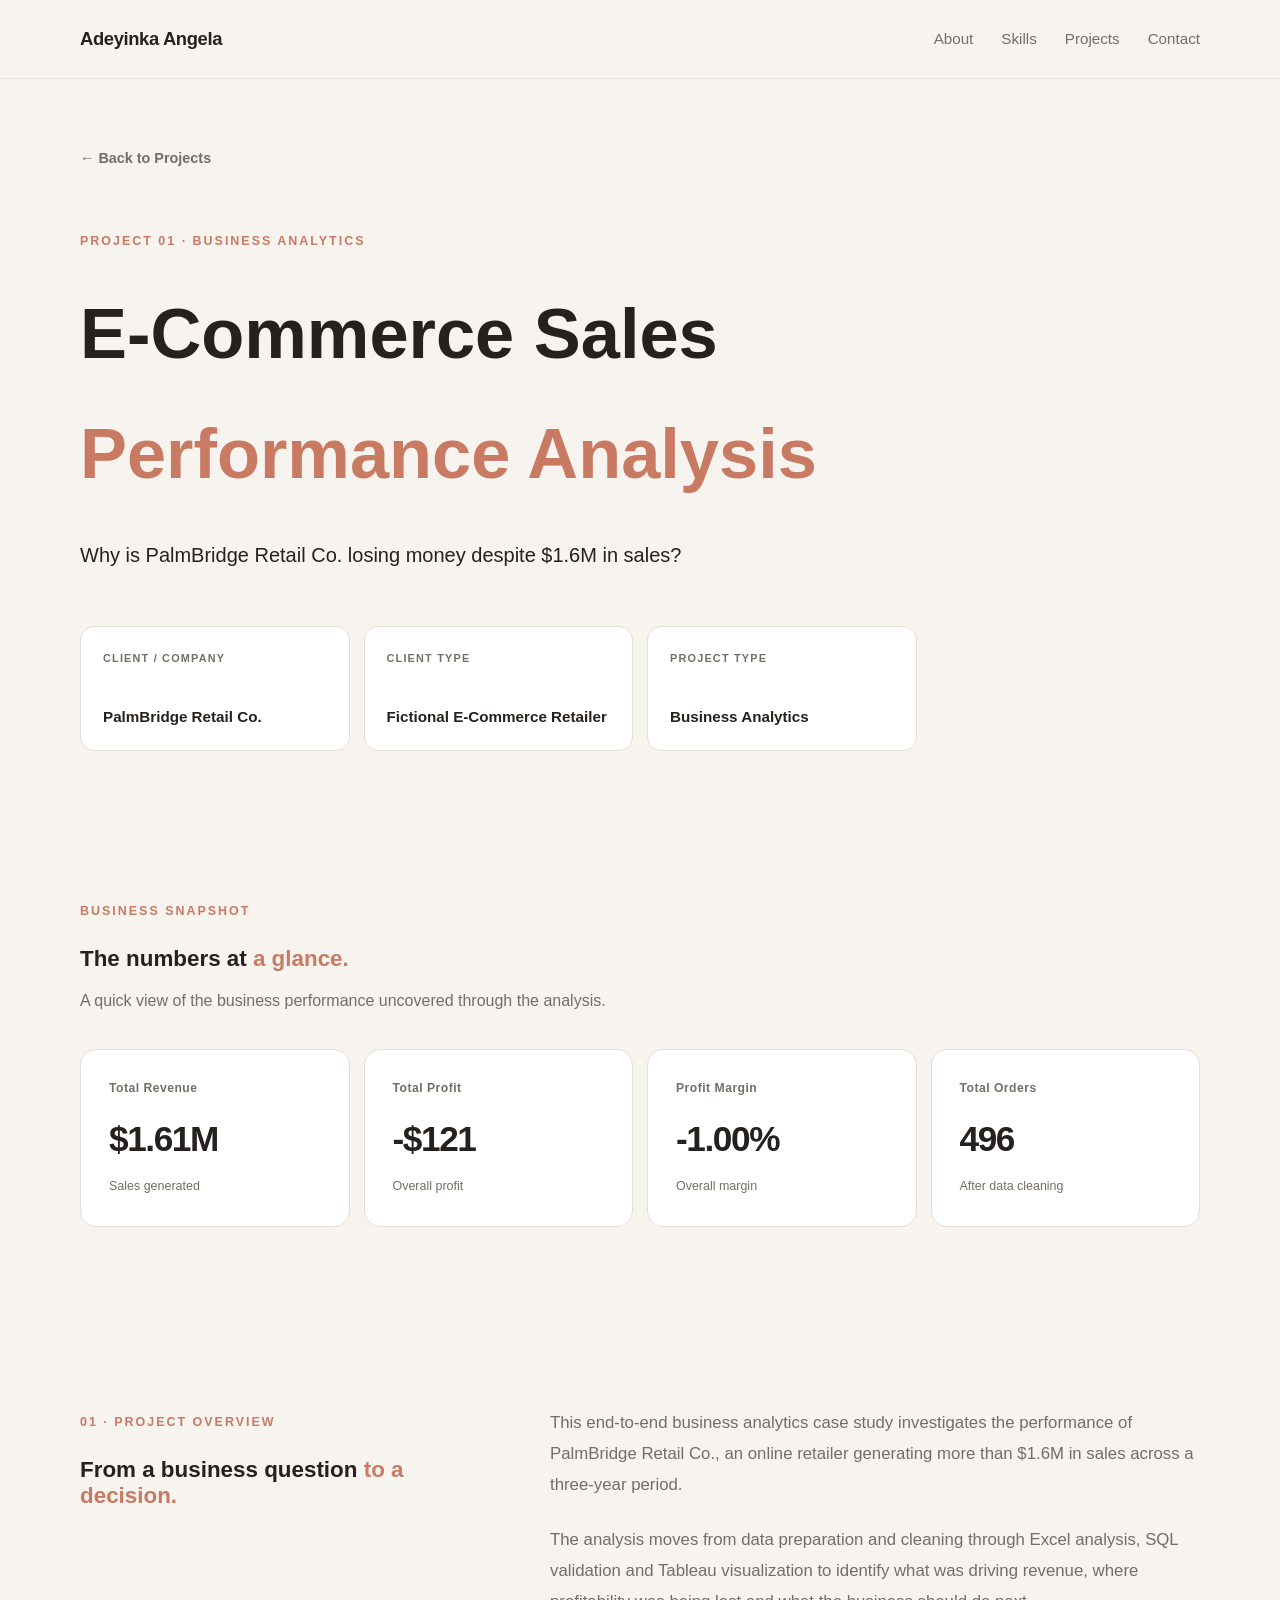
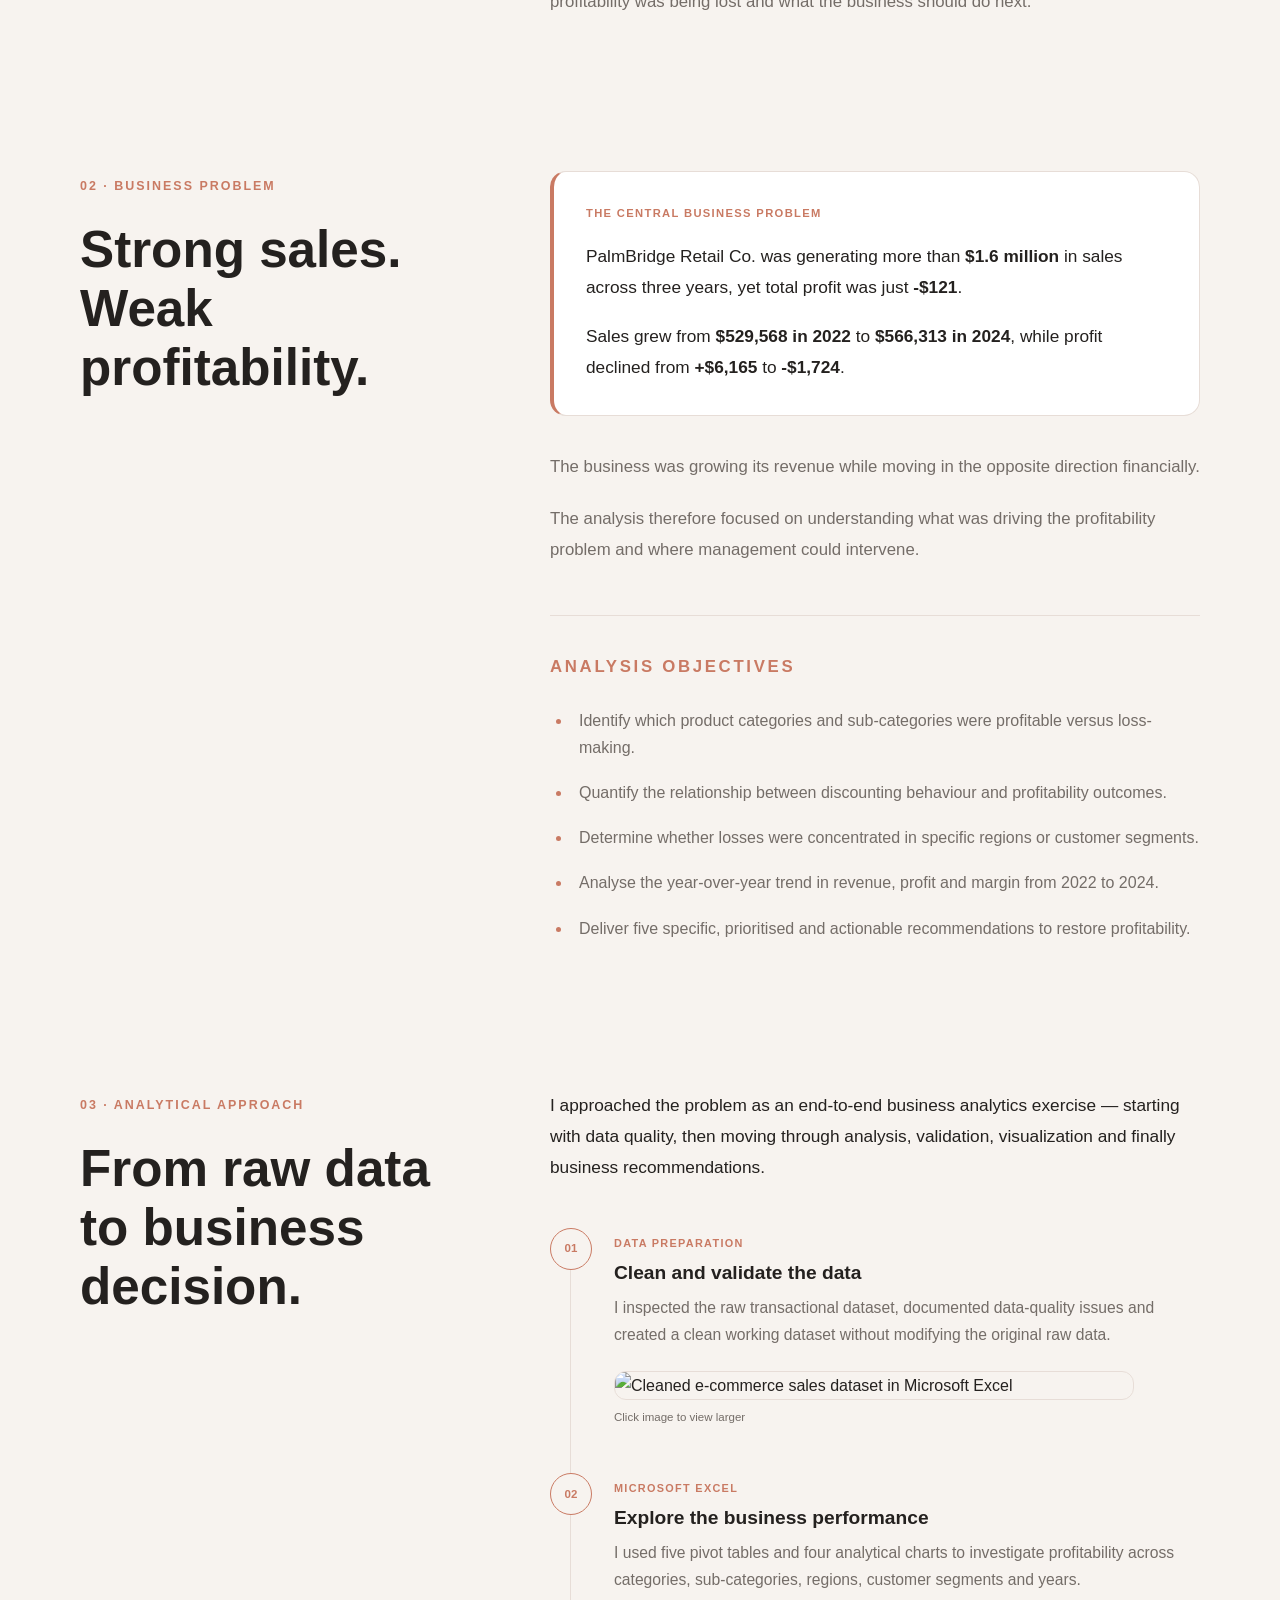
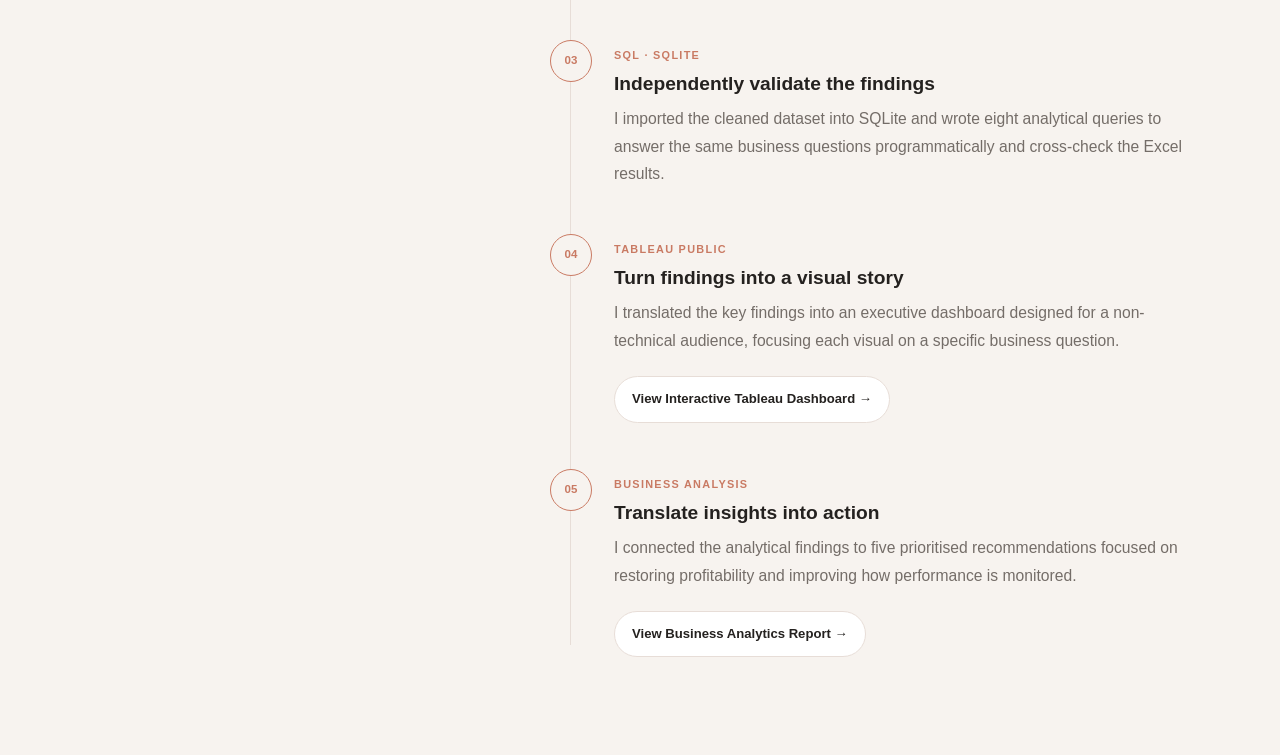
==== projects/ecommerce-sales-analysis.html @ 21d3a5e2 "Update link to Business Analytics Report" ====
<!DOCTYPE html>
<html lang="en">

<head>
    <meta charset="UTF-8">

    <meta name="viewport"
          content="width=device-width, initial-scale=1.0">

    <title>E-Commerce Sales Performance Analysis | Adeyinka Angela</title>

    <link rel="stylesheet"
          href="../css/style.css">
</head>

<body>

    <header class="site-header">
        <div class="nav-container">

            <a href="../index.html" class="brand">
                Adeyinka Angela
            </a>

            <nav class="nav-links">
                <a href="../index.html#about">About</a>
                <a href="../index.html#skills">Skills</a>
                <a href="../index.html#projects">Projects</a>
                <a href="../index.html#contact">Contact</a>
            </nav>

        </div>
    </header>


    <main>

        <!-- PROJECT HEADER -->

        <section class="case-study-hero">

            <div class="case-study-navigation">
    <a href="../index.html#projects" class="back-link">
        ← Back to Projects
    </a>
</div>

<p class="eyebrow">
    PROJECT 01 · BUSINESS ANALYTICS
</p>
            <h4>
                E-Commerce Sales
                <span>Performance Analysis</span>
            </h4>

            <p class="case-study-question">
                Why is PalmBridge Retail Co. losing money
                despite $1.6M in sales?
            </p>

            <div class="project-meta">

                <div class="meta-item">
                    <span>CLIENT / COMPANY</span>
                    <strong>PalmBridge Retail Co.</strong>
                </div>

                <div class="meta-item">
                    <span>CLIENT TYPE</span>
                    <strong>Fictional E-Commerce Retailer</strong>
                </div>

                <div class="meta-item">
                    <span>PROJECT TYPE</span>
                    <strong>Business Analytics</strong>
                </div>

            </div>

        </section>


        <!-- KPI SUMMARY -->

       <section class="case-study-kpi-section">

    <div class="kpi-heading">
        <p class="eyebrow">BUSINESS SNAPSHOT</p>

        <h3>
            The numbers at
            <span>a glance.</span>
        </h3>

        <p>
            A quick view of the business performance uncovered through
            the analysis.
        </p>
    </div>

    <div class="case-study-kpis">

        <div class="case-kpi">
            <span>Total Revenue</span>
            <strong>$1.61M</strong>
            <small>Sales generated</small>
        </div>

        <div class="case-kpi">
            <span>Total Profit</span>
            <strong>-$121</strong>
            <small>Overall profit</small>
        </div>

        <div class="case-kpi">
            <span>Profit Margin</span>
            <strong>-1.00%</strong>
            <small>Overall margin</small>
        </div>

        <div class="case-kpi">
            <span>Total Orders</span>
            <strong>496</strong>
            <small>After data cleaning</small>
        </div>

    </div>

</section>

        
        <!-- PROJECT OVERVIEW -->

        <section class="case-study-section">

            <div class="case-study-heading">
                <p class="eyebrow">01 · PROJECT OVERVIEW</p>

                <h3>
                    From a business question
                    <span>to a decision.</span>
                </h3>
            </div>

            <div class="case-study-content">

                <p>
                    This end-to-end business analytics case study
                    investigates the performance of PalmBridge Retail Co.,
                    an online retailer generating more than $1.6M in sales
                    across a three-year period.
                </p>

                <p>
                    The analysis moves from data preparation and cleaning
                    through Excel analysis, SQL validation and Tableau
                    visualization to identify what was driving revenue,
                    where profitability was being lost and what the
                    business should do next.
                </p>

            </div>

        </section>

        <!-- BUSINESS PROBLEM & OBJECTIVES -->

<section class="case-study-section problem-section">

    <div class="case-study-heading">

        <p class="eyebrow">
            02 · BUSINESS PROBLEM
        </p>

        <h2>
            Strong sales.
            <span>Weak profitability.</span>
        </h2>

    </div>


    <div class="case-study-content">

        <div class="problem-highlight">

            <span class="problem-label">
                THE CENTRAL BUSINESS PROBLEM
            </span>

            <p>
                PalmBridge Retail Co. was generating more than
                <strong>$1.6 million</strong> in sales across three years,
                yet total profit was just <strong>-$121</strong>.
            </p>

            <p>
                Sales grew from <strong>$529,568 in 2022</strong> to
                <strong>$566,313 in 2024</strong>, while profit declined
                from <strong>+$6,165</strong> to <strong>-$1,724</strong>.
            </p>

        </div>


        <div class="problem-explanation">

            <p>
                The business was growing its revenue while moving in the
                opposite direction financially.
            </p>

            <p>
                The analysis therefore focused on understanding what was
                driving the profitability problem and where management
                could intervene.
            </p>

        </div>


        <div class="objectives-block">

            <p class="eyebrow">
                ANALYSIS OBJECTIVES
            </p>

            <ul class="objectives-list">

                <li>
                    Identify which product categories and sub-categories
                    were profitable versus loss-making.
                </li>

                <li>
                    Quantify the relationship between discounting behaviour
                    and profitability outcomes.
                </li>

                <li>
                    Determine whether losses were concentrated in specific
                    regions or customer segments.
                </li>

                <li>
                    Analyse the year-over-year trend in revenue, profit
                    and margin from 2022 to 2024.
                </li>

                <li>
                    Deliver five specific, prioritised and actionable
                    recommendations to restore profitability.
                </li>

            </ul>

        </div>

    </div>

</section>


        <!-- ANALYTICAL APPROACH -->

<section class="case-study-section approach-section">

    <div class="case-study-heading">

        <p class="eyebrow">
            03 · ANALYTICAL APPROACH
        </p>

        <h2>
            From raw data
            <span>to business decision.</span>
        </h2>

    </div>


    <div class="case-study-content">

        <div class="approach-intro">

            <p>
                I approached the problem as an end-to-end business
                analytics exercise — starting with data quality, then
                moving through analysis, validation, visualization and
                finally business recommendations.
            </p>

        </div>


        <div class="approach-steps">


            <!-- STEP 01 -->

            <div class="approach-step">

                <div class="approach-number">
                    01
                </div>

                <div class="approach-step-content">

                    <span class="approach-tool">
                        DATA PREPARATION
                    </span>

                    <h3>
                        Clean and validate the data
                    </h3>

                    <p>
                        I inspected the raw transactional dataset,
                        documented data-quality issues and created a
                        clean working dataset without modifying the
                        original raw data.
                    </p>
                    <div class="approach-evidence">

    <a href="../images/projects/ecommerce-sales/data-preparation.jpg"
       target="_blank"
       rel="noopener">

        <img
            src="../images/projects/ecommerce-sales/data-preparation.jpg"
            alt="Cleaned e-commerce sales dataset in Microsoft Excel"
        >

    </a>

    <span>
        Click image to view larger
    </span>

</div>

                </div>

            </div>


            <!-- STEP 02 -->

            <div class="approach-step">

                <div class="approach-number">
                    02
                </div>

                <div class="approach-step-content">

                    <span class="approach-tool">
                        MICROSOFT EXCEL
                    </span>

                    <h3>
                        Explore the business performance
                    </h3>

                    <p>
                        I used five pivot tables and four analytical
                        charts to investigate profitability across
                        categories, sub-categories, regions, customer
                        segments and years.
                    </p>

                </div>

            </div>


            <!-- STEP 03 -->

            <div class="approach-step">

                <div class="approach-number">
                    03
                </div>

                <div class="approach-step-content">

                    <span class="approach-tool">
                        SQL · SQLITE
                    </span>

                    <h3>
                        Independently validate the findings
                    </h3>

                    <p>
                        I imported the cleaned dataset into SQLite and
                        wrote eight analytical queries to answer the
                        same business questions programmatically and
                        cross-check the Excel results.
                    </p>

                </div>

            </div>


            <!-- STEP 04 -->

            <div class="approach-step">

                <div class="approach-number">
                    04
                </div>

                <div class="approach-step-content">

                    <span class="approach-tool">
                        TABLEAU PUBLIC
                    </span>

                    <h3>
                        Turn findings into a visual story
                    </h3>

                    <p>
                        I translated the key findings into an executive
                        dashboard designed for a non-technical audience,
                        focusing each visual on a specific business
                        question.
                    </p>
                    <div class="approach-evidence">

    <a
        class="evidence-link"
        href="https://public.tableau.com/views/PalmBridgeRetailCo-SalesPerformanceDashboard/ExecutiveDashboard"
        target="_blank"
        rel="noopener"
    >
        View Interactive Tableau Dashboard →
    </a>

</div>

                </div>

            </div>


            <!-- STEP 05 -->

            <div class="approach-step">

                <div class="approach-number">
                    05
                </div>

                <div class="approach-step-content">

                    <span class="approach-tool">
                        BUSINESS ANALYSIS
                    </span>

                    <h3>
                        Translate insights into action
                    </h3>

                    <p>
                        I connected the analytical findings to five
                        prioritised recommendations focused on restoring
                        profitability and improving how performance is
                        monitored.
                    </p>
                    <div class="approach-evidence">

    <a
        class="evidence-link"
        href="../Ecommerce_Business_Report.docx"
        target="_blank"
        rel="noopener"
    >
        View Business Analytics Report →
    </a>

</div>

                </div>

            </div>


        </div>

    </div>

</section>


    </main>


    <script src="../js/script.js"></script>

</body>

</html>
---- css/style.css ----
/* =========================
   1. GLOBAL RESET
========================= */

* {
    margin: 0;
    padding: 0;
    box-sizing: border-box;
}


/* =========================
   2. COLOR SYSTEM
========================= */

:root {
    --bg: #f7f3ef;
    --surface: #ffffff;
    --text: #24211f;
    --muted: #746d68;
    --accent: #c97a63;
    --accent-dark: #a95f4a;
    --border: #e7ddd7;
}


/* =========================
   3. BASE PAGE STYLE
========================= */

html {
    scroll-behavior: smooth;
}

body {
    font-family: Arial, Helvetica, sans-serif;
    background: var(--bg);
    color: var(--text);
    line-height: 1.7;
}


/* =========================
   4. GENERAL LAYOUT
========================= */

section {
    width: min(1120px, 88%);
    margin: 0 auto;
    padding: 90px 0;
}

h1,
h2,
h3 {
    line-height: 1.15;
}

h1 {
    font-size: clamp(2.8rem, 6vw, 5.5rem);
    letter-spacing: -0.04em;
}

h2 {
    font-size: clamp(2rem, 4vw, 3.3rem);
    margin-bottom: 24px;
}

h3 {
    font-size: 1.4rem;
}

p {
    color: var(--muted);
}


/* =========================
   5. LINKS
========================= */

a {
    color: inherit;
    text-decoration: none;
}


/* =========================
   6. BUTTONS
========================= */

.button {
    display: inline-flex;
    align-items: center;
    justify-content: center;

    padding: 14px 24px;

    border-radius: 999px;

    background: var(--accent);
    color: white;

    font-weight: 600;

    transition:
        transform 0.25s ease,
        background 0.25s ease,
        box-shadow 0.25s ease;
}

.button:hover {
    background: var(--accent-dark);
    transform: translateY(-2px);
    box-shadow: 0 10px 25px rgba(0, 0, 0, 0.08);
}

.button.secondary {
    background: transparent;
    color: var(--text);
    border: 1px solid var(--text);
}

.button.secondary:hover {
    background: var(--text);
    color: white;
}


/* =========================
   7. MOBILE BASE
========================= */

@media (max-width: 768px) {

    section {
        width: min(92%, 1120px);
        padding: 70px 0;
    }

    .nav-container {
        width: 92%;
        min-height: 70px;
    }

    .nav-links {
        gap: 14px;
    }

    .nav-links a {
        font-size: 0.82rem;
    }

    .hero {
        min-height: auto;
        padding-top: 90px;
        padding-bottom: 80px;
    }

    .hero-description {
        font-size: 1.05rem;
    }

    .hero-actions {
        flex-direction: column;
        align-items: flex-start;
    }
   .section-heading {
    margin-bottom: 40px;
}

.about-grid {
    grid-template-columns: 1fr;
    gap: 35px;
}

.about-intro {
    font-size: 1.15rem;
}

.about-details {
    max-width: none;
}

}


/* =========================
   8. NAVIGATION
========================= */

.site-header {
    position: sticky;
    top: 0;
    z-index: 1000;

    background: rgba(247, 243, 239, 0.92);
    backdrop-filter: blur(12px);

    border-bottom: 1px solid rgba(231, 221, 215, 0.8);
}

.nav-container {
    width: min(1120px, 88%);
    margin: 0 auto;

    min-height: 78px;

    display: flex;
    align-items: center;
    justify-content: space-between;
}

.brand {
    font-size: 1.15rem;
    font-weight: 700;
    letter-spacing: -0.02em;
}

.nav-links {
    display: flex;
    align-items: center;
    gap: 28px;
}

.nav-links a {
    position: relative;
    font-size: 0.95rem;
    color: var(--muted);

    transition: color 0.25s ease;
}

.nav-links a:hover {
    color: var(--text);
}

.nav-links a::after {
    content: "";
    position: absolute;

    left: 0;
    bottom: -7px;

    width: 0;
    height: 2px;

    background: var(--accent);

    transition: width 0.25s ease;
}

.nav-links a:hover::after {
    width: 100%;
}


/* =========================
   9. HERO SECTION
========================= */

.hero {
    min-height: calc(100vh - 78px);

    display: flex;
    align-items: center;

    padding-top: 80px;
    padding-bottom: 100px;
}

.hero-content {
    max-width: 900px;
}

.eyebrow {
    display: inline-block;

    margin-bottom: 24px;

    font-size: 0.78rem;
    font-weight: 700;
    letter-spacing: 0.16em;

    color: var(--accent);
}

.hero h1 {
    max-width: 900px;
    margin-bottom: 28px;
}

.hero h1 span {
    color: var(--accent);
}

.hero-description {
    max-width: 690px;

    margin-bottom: 34px;

    font-size: 1.16rem;
    line-height: 1.8;
}

.hero-actions {
    display: flex;
    flex-wrap: wrap;
    gap: 14px;
}


/* =========================
   10. ABOUT SECTION
========================= */

.section-heading {
    max-width: 800px;
    margin-bottom: 55px;
}

.section-heading h2 span {
    color: var(--accent);
}

.about-grid {
    display: grid;
    grid-template-columns: 1fr 1fr;
    gap: 70px;
    align-items: start;
}

.about-intro {
    font-size: 1.35rem;
    line-height: 1.7;
}

.about-intro p {
    color: var(--text);
    margin-bottom: 24px;
}

.about-details {
    max-width: 520px;
}

.about-details p {
    margin-bottom: 24px;
}


/* ================================
   PROJECTS SECTION
================================ */

.projects-section {
    padding-top: 100px;
}

.projects-grid {
    display: grid;
    grid-template-columns: repeat(2, 1fr);
    gap: 24px;
}

.project-card {
    position: relative;
    display: flex;
    flex-direction: column;
    min-height: 430px;
    padding: 32px;
    background: var(--surface);
    border: 1px solid var(--border);
    border-radius: 20px;
    overflow: hidden;

    transition:
        transform 0.3s ease,
        box-shadow 0.3s ease,
        border-color 0.3s ease;
}

.project-card:hover {
    transform: translateY(-7px);
    border-color: var(--accent);
    box-shadow: 0 20px 45px rgba(0, 0, 0, 0.08);
}

.project-card-top {
    display: flex;
    align-items: center;
    justify-content: space-between;
    margin-bottom: 55px;
}

.project-number {
    font-size: 0.8rem;
    font-weight: 700;
    color: var(--accent);
}

.project-type {
    font-size: 0.72rem;
    font-weight: 700;
    letter-spacing: 0.12em;
    color: var(--muted);
}

.project-card-content {
    flex: 1;
}

.project-card h3 {
    max-width: 520px;
    margin-bottom: 18px;
    font-size: 1.7rem;
}

.project-question {
    margin-bottom: 18px;
    color: var(--text);
    font-size: 1.05rem;
    font-weight: 600;
}

.project-card-content > p:not(.project-question) {
    max-width: 520px;
    margin-bottom: 28px;
}

.project-tags {
    display: flex;
    flex-wrap: wrap;
    gap: 8px;
    margin-bottom: 30px;
}

.project-tags span {
    padding: 7px 12px;
    border: 1px solid var(--border);
    border-radius: 999px;
    font-size: 0.78rem;
    color: var(--muted);
    background: var(--bg);
}

.project-link {
    display: inline-flex;
    align-items: center;
    gap: 8px;
    width: fit-content;

    font-size: 0.92rem;
    font-weight: 700;
    color: var(--accent);

    transition:
        gap 0.25s ease,
        color 0.25s ease;
}

.project-link span {
    transition: transform 0.25s ease;
}

.project-link:hover {
    color: var(--accent-dark);
    gap: 12px;
}

.project-link:hover span {
    transform: translateX(3px);
}


/* ================================
   PROJECTS — MOBILE
================================ */

@media (max-width: 768px) {

    .projects-grid {
        grid-template-columns: 1fr;
    }

    .project-card {
        min-height: 400px;
        padding: 28px;
    }

    .project-card-top {
        margin-bottom: 45px;
    }

    .project-card h3 {
        font-size: 1.5rem;
    }

}


/* ================================
   CASE STUDY PAGE
================================ */

.case-study-hero {
    padding-top: 65px;
    padding-bottom: 75px;
}

.case-study-navigation {
    margin-bottom: 55px;
}

.back-link {
    display: inline-flex;
    align-items: center;
    color: var(--muted);
    font-size: 0.9rem;
    font-weight: 600;
    transition: color 0.25s ease;
}

.back-link:hover {
    color: var(--accent);
}

.case-study-hero .eyebrow {
    margin-bottom: 22px;
}

.case-study-hero h4 {
    max-width: 850px;
    margin-bottom: 25px;
    font-size: clamp(2.8rem, 5.5vw, 4.8rem);
}

.case-study-hero h4 span {
    color: var(--accent);
}

.case-study-question {
    max-width: 720px;
    margin-bottom: 55px;
    color: var(--text);
    font-size: 1.25rem;
    line-height: 1.6;
    font-weight: 500;
}


/* ================================
   PROJECT META
================================ */

.project-meta {
    display: grid;
    grid-template-columns: repeat(4, 1fr);
    gap: 14px;
}

.meta-item {
    min-height: 125px;
    padding: 22px;
    display: flex;
    flex-direction: column;
    justify-content: space-between;

    background: var(--surface);
    border: 1px solid var(--border);
    border-radius: 14px;

    transition:
        transform 0.25s ease,
        border-color 0.25s ease;
}

.meta-item:hover {
    transform: translateY(-3px);
    border-color: var(--accent);
}

.meta-item span {
    font-size: 0.68rem;
    font-weight: 700;
    letter-spacing: 0.11em;
    color: var(--muted);
}

.meta-item strong {
    font-size: 0.95rem;
    line-height: 1.45;
    font-weight: 600;
}


/* ================================
   BUSINESS SNAPSHOT
================================ */

.case-study-kpi-section {
    padding-top: 70px;
    padding-bottom: 90px;
}

.kpi-heading {
    max-width: 620px;
    margin-bottom: 35px;
}

.kpi-heading h3 {
    margin-bottom: 15px;
}

.kpi-heading h3 span {
    color: var(--accent);
}

.kpi-heading p:last-child {
    font-size: 1rem;
}

.case-study-kpis {
    display: grid;
    grid-template-columns: repeat(4, 1fr);
    gap: 14px;
}

.case-kpi {
    min-height: 175px;
    padding: 28px;

    display: flex;
    flex-direction: column;
    justify-content: center;

    background: var(--surface);
    border: 1px solid var(--border);
    border-radius: 16px;

    transition:
        transform 0.25s ease,
        box-shadow 0.25s ease,
        border-color 0.25s ease;
}

.case-kpi:hover {
    transform: translateY(-4px);
    border-color: var(--accent);
    box-shadow: 0 15px 35px rgba(0, 0, 0, 0.06);
}

.case-kpi span {
    margin-bottom: 10px;
    font-size: 0.76rem;
    font-weight: 700;
    letter-spacing: 0.04em;
    color: var(--muted);
}

.case-kpi strong {
    margin-bottom: 8px;
    font-size: 2.2rem;
    letter-spacing: -0.04em;
}

.case-kpi small {
    font-size: 0.78rem;
    color: var(--muted);
}


/* ================================
   CASE STUDY CONTENT
================================ */

.case-study-section {
    display: grid;
    grid-template-columns: 0.75fr 1.25fr;
    gap: 80px;
    align-items: start;
}

.case-study-heading {
    position: sticky;
    top: 120px;
}

.case-study-heading h3 {
    margin-bottom: 0;
}

.case-study-heading h3 span {
    color: var(--accent);
}

.case-study-content {
    max-width: 680px;
}

.case-study-content p {
    margin-bottom: 24px;
    font-size: 1.05rem;
    line-height: 1.85;
}


/* ================================
   CASE STUDY MOBILE
================================ */

@media (max-width: 900px) {

    .project-meta {
        grid-template-columns: repeat(2, 1fr);
    }

    .case-study-kpis {
        grid-template-columns: repeat(2, 1fr);
    }

}

@media (max-width: 768px) {

    .case-study-hero {
        padding-top: 50px;
        padding-bottom: 60px;
    }

    .case-study-navigation {
        margin-bottom: 40px;
    }

    .case-study-hero h3 {
        font-size: clamp(2.5rem, 11vw, 4rem);
    }

    .case-study-question {
        font-size: 1.08rem;
        margin-bottom: 40px;
    }

    .project-meta {
        grid-template-columns: 1fr;
    }

    .meta-item {
        min-height: 105px;
    }

    .case-study-kpi-section {
        padding-top: 55px;
        padding-bottom: 70px;
    }

    .case-study-kpis {
        grid-template-columns: 1fr;
    }

    .case-kpi {
        min-height: 145px;
    }

    .case-study-section {
        grid-template-columns: 1fr;
        gap: 35px;
    }

    .case-study-heading {
        position: static;
    }

}


/* ================================
   HOMEPAGE REFINEMENTS
================================ */

/* Hero statement / quote */

.hero-statement {
    max-width: 520px;
    margin: 0 0 32px 0;
    color: var(--text);
    font-size: 0.95rem;
    line-height: 1.7;
    font-weight: 700;
    font-style: italic;
    letter-spacing: 0.01em;
}


/* Keep the name together */

.brand {
    white-space: nowrap;
}


/* ================================
   MOBILE HOMEPAGE REFINEMENTS
================================ */

@media (max-width: 768px) {

    .nav-container {
        width: 94%;
        min-height: 64px;
        gap: 12px;
    }

    .brand {
        flex-shrink: 0;
        font-size: 0.88rem;
    }

    .nav-links {
        gap: 11px;
        flex-shrink: 0;
    }

    .nav-links a {
        font-size: 0.76rem;
    }

    .hero-statement {
        margin-bottom: 30px;
        font-size: 0.9rem;
        line-height: 1.65;
    }

    .hero-actions {
        flex-direction: row;
        align-items: center;
        gap: 10px;
    }

    .hero-actions .button {
        padding: 12px 18px;
        font-size: 0.9rem;
        white-space: nowrap;
    }

}


.skills > .skills {
    position: relative;
    padding-left: 22px;
    margin-bottom: 12px;
}

.skills > .skills::before {
    content: "";
    position: absolute;
    left: 0;
    top: 0.75em;
    width: 6px;
    height: 6px;
    border-radius: 50%;
    background: var(--accent);
    transform: translateY(-50%);
}


/* ================================
   BUSINESS PROBLEM & OBJECTIVES
================================ */

.problem-section {
    padding-top: 40px;
}

.problem-highlight {
    padding: 32px;
    margin-bottom: 35px;

    background: var(--surface);
    border: 1px solid var(--border);
    border-left: 4px solid var(--accent);
    border-radius: 16px;
}

.problem-label {
    display: block;
    margin-bottom: 18px;

    font-size: 0.7rem;
    font-weight: 700;
    letter-spacing: 0.12em;
    color: var(--accent);
}

.problem-highlight p {
    margin-bottom: 18px;
    color: var(--text);
    font-size: 1.08rem;
    line-height: 1.8;
}

.problem-highlight p:last-child {
    margin-bottom: 0;
}

.problem-highlight strong {
    font-weight: 700;
}

.problem-explanation {
    margin-bottom: 50px;
}

.problem-explanation p {
    margin-bottom: 20px;
}


/* ================================
   ANALYSIS OBJECTIVES
================================ */

.objectives-block {
    padding-top: 35px;
    border-top: 1px solid var(--border);
}

.objectives-block .eyebrow {
    margin-bottom: 25px;
}

.objectives-list {
    margin: 0;
    padding-left: 22px;
}

.objectives-list li {
    margin-bottom: 18px;
    padding-left: 7px;
    color: var(--muted);
    line-height: 1.7;
}

.objectives-list li::marker {
    color: var(--accent);
    font-weight: 700;
}


/* ================================
   BUSINESS PROBLEM — MOBILE
================================ */

@media (max-width: 768px) {

    .problem-section {
        padding-top: 20px;
    }

    .problem-highlight {
        padding: 24px;
    }

    .problem-highlight p {
        font-size: 1rem;
    }

    .problem-explanation {
        margin-bottom: 40px;
    }

    .objectives-list {
        padding-left: 20px;
    }

}


/* ================================
   ANALYTICAL APPROACH
================================ */

.approach-section {
    padding-top: 40px;
}

.approach-intro {
    max-width: 650px;
    margin-bottom: 45px;
}

.approach-intro p {
    color: var(--text);
    font-size: 1.08rem;
    line-height: 1.8;
}


/* ================================
   APPROACH STEPS
================================ */

.approach-steps {
    position: relative;
}

/* Vertical line connecting the steps */

.approach-steps::before {
    content: "";
    position: absolute;
    left: 20px;
    top: 20px;
    bottom: 20px;
    width: 1px;
    background: var(--border);
}

.approach-step {
    position: relative;
    display: grid;
    grid-template-columns: 42px 1fr;
    gap: 22px;
    margin-bottom: 38px;
}

.approach-step:last-child {
    margin-bottom: 0;
}

.approach-number {
    position: relative;
    z-index: 2;

    width: 42px;
    height: 42px;

    display: flex;
    align-items: center;
    justify-content: center;

    border: 1px solid var(--accent);
    border-radius: 50%;

    background: var(--bg);
    color: var(--accent);

    font-size: 0.72rem;
    font-weight: 700;
}

.approach-step-content {
    padding-bottom: 8px;
}

.approach-tool {
    display: inline-block;
    margin-bottom: 9px;

    font-size: 0.68rem;
    font-weight: 700;
    letter-spacing: 0.12em;
    color: var(--accent);
}

.approach-step-content h3 {
    margin-bottom: 10px;
    font-size: 1.2rem;
}

.approach-step-content p {
    margin-bottom: 0;
    font-size: 0.98rem;
    line-height: 1.75;
}


/* ================================
   APPROACH MOBILE
================================ */

@media (max-width: 768px) {

    .approach-section {
        padding-top: 20px;
    }

    .approach-intro {
        margin-bottom: 38px;
    }

    .approach-intro p {
        font-size: 1rem;
    }

    .approach-step {
        grid-template-columns: 38px 1fr;
        gap: 17px;
        margin-bottom: 32px;
    }

    .approach-steps::before {
        left: 18px;
    }

    .approach-number {
        width: 38px;
        height: 38px;
        font-size: 0.68rem;
    }

    .approach-step-content h3 {
        font-size: 1.08rem;
    }

    .approach-step-content p {
        font-size: 0.95rem;
    }

}

/* ================================
   APPROACH EVIDENCE
================================ */

.approach-evidence {
    margin-top: 22px;
}

.approach-evidence img {
    display: block;
    width: 100%;
    max-width: 520px;
    height: auto;

    border: 1px solid var(--border);
    border-radius: 12px;

    transition:
        transform 0.25s ease,
        box-shadow 0.25s ease;
}

.approach-evidence a:hover img {
    transform: translateY(-3px);
    box-shadow: 0 12px 28px rgba(0, 0, 0, 0.08);
}

.approach-evidence > span {
    display: block;
    margin-top: 8px;

    font-size: 0.72rem;
    color: var(--muted);
}

.evidence-link {
    display: inline-flex;
    align-items: center;

    padding: 11px 17px;

    border: 1px solid var(--border);
    border-radius: 999px;

    background: var(--surface);
    color: var(--text);

    font-size: 0.82rem;
    font-weight: 700;

    transition:
        transform 0.25s ease,
        border-color 0.25s ease,
        color 0.25s ease;
}

.evidence-link:hover {
    transform: translateY(-2px);
    border-color: var(--accent);
    color: var(--accent);
}

.evidence-placeholder {
    display: inline-block;

    padding: 12px 16px;

    border: 1px dashed var(--border);
    border-radius: 10px;

    color: var(--muted);
    font-size: 0.78rem;
    font-style: italic;
}


/* ================================
   APPROACH EVIDENCE — MOBILE
================================ */

@media (max-width: 768px) {

    .approach-evidence img {
        max-width: 100%;
    }

    .evidence-link {
        font-size: 0.78rem;
    }

}
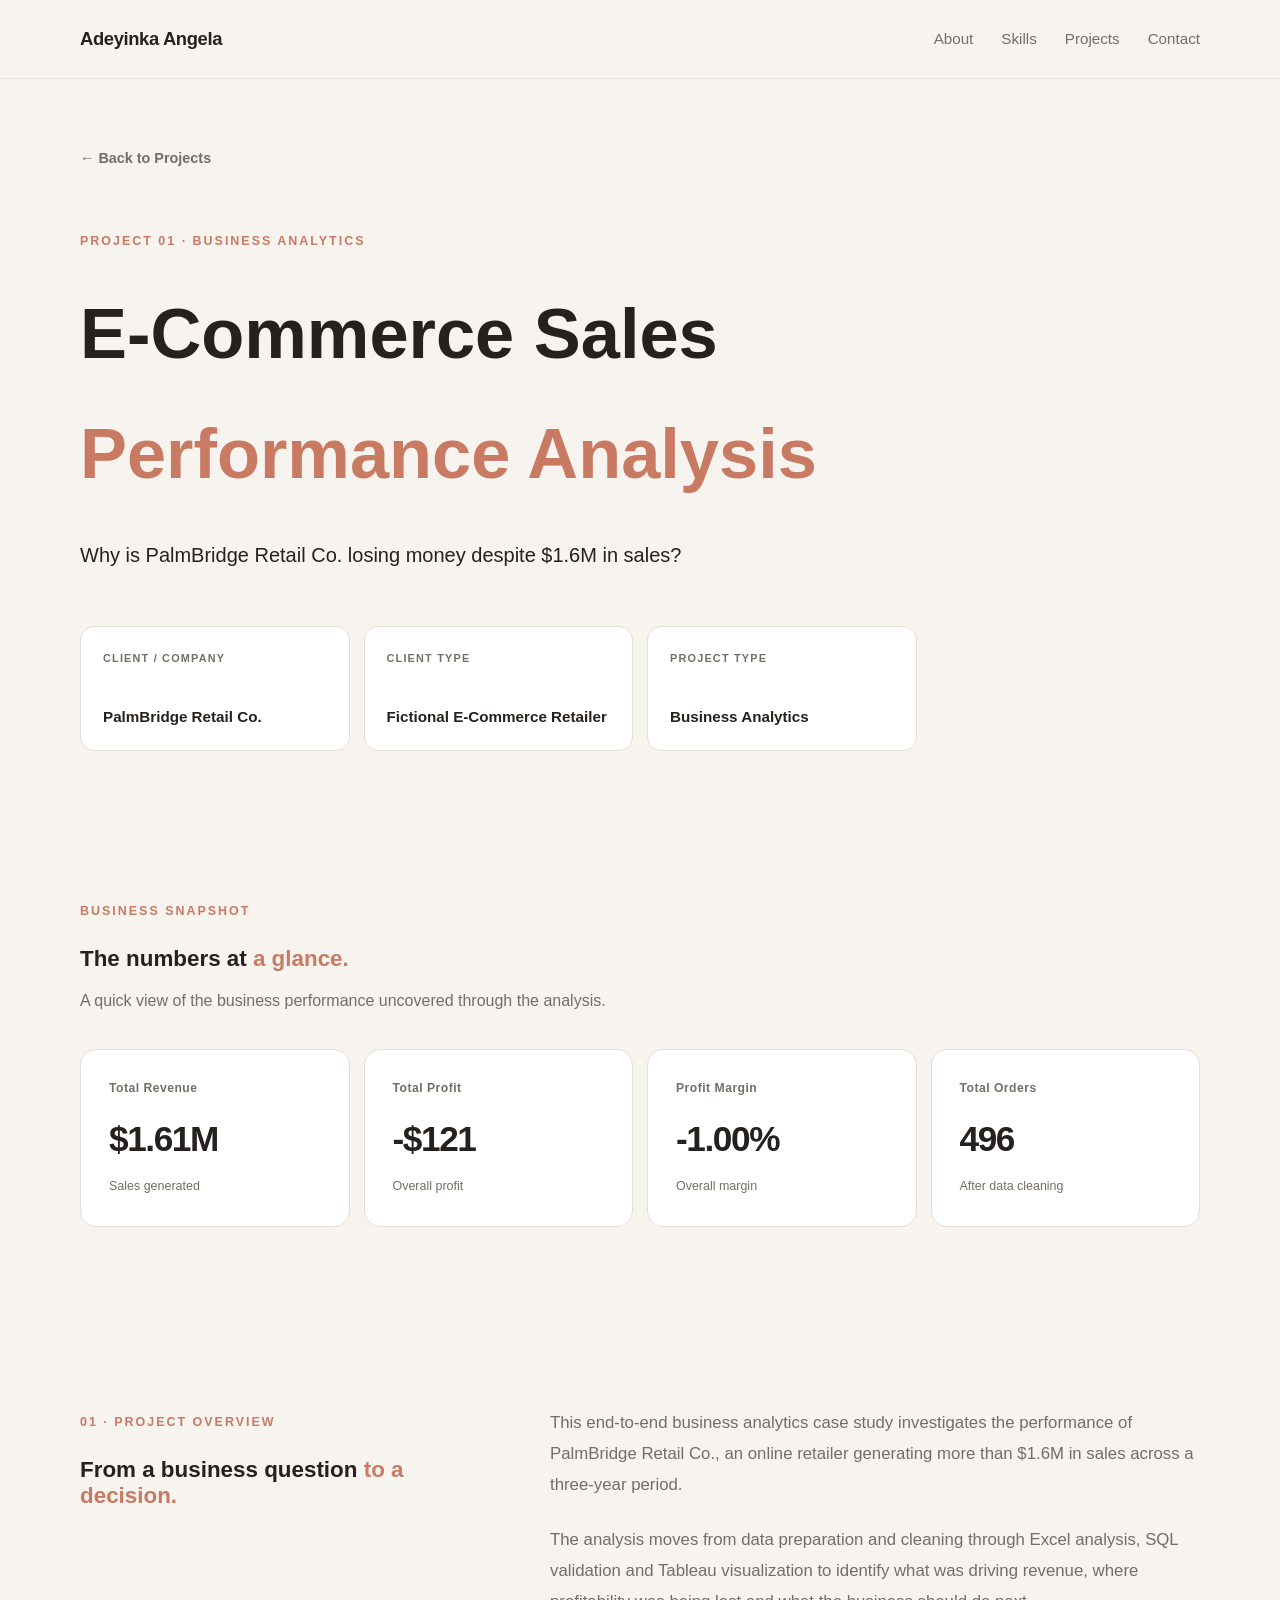
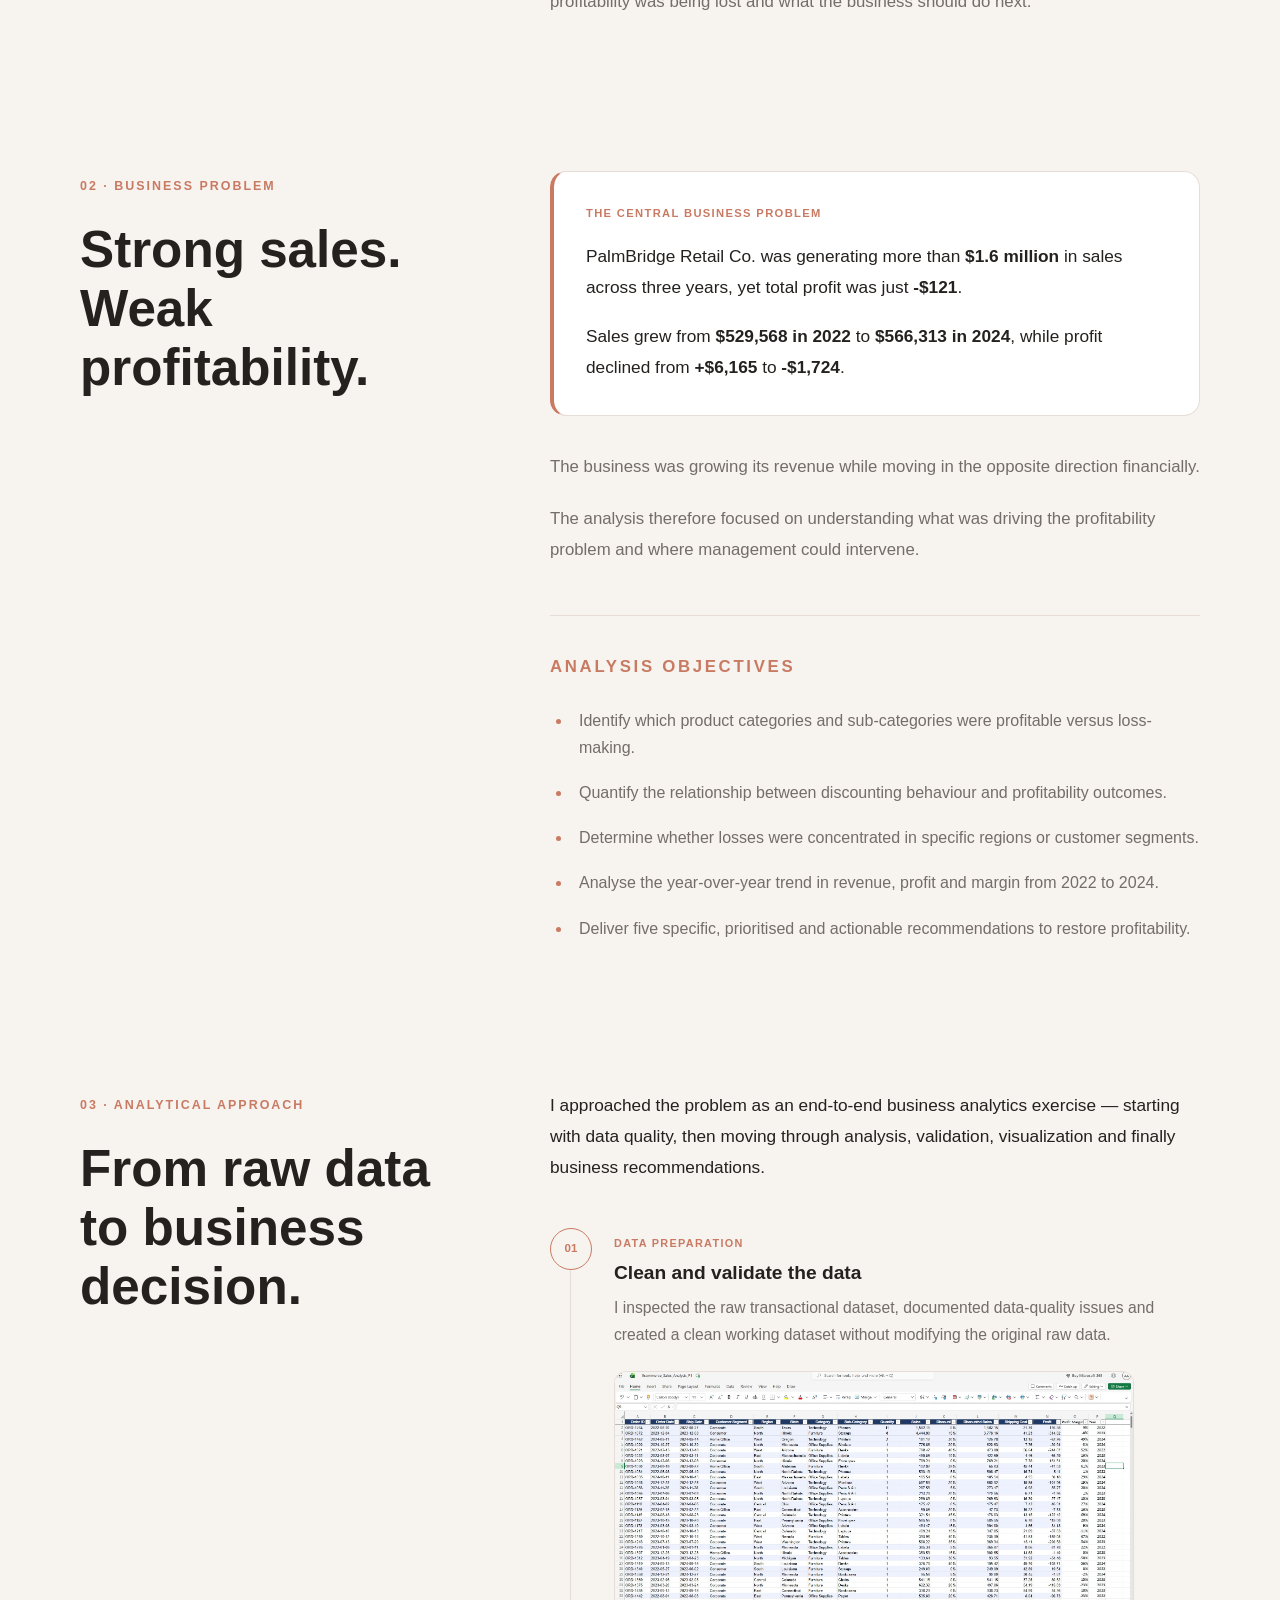
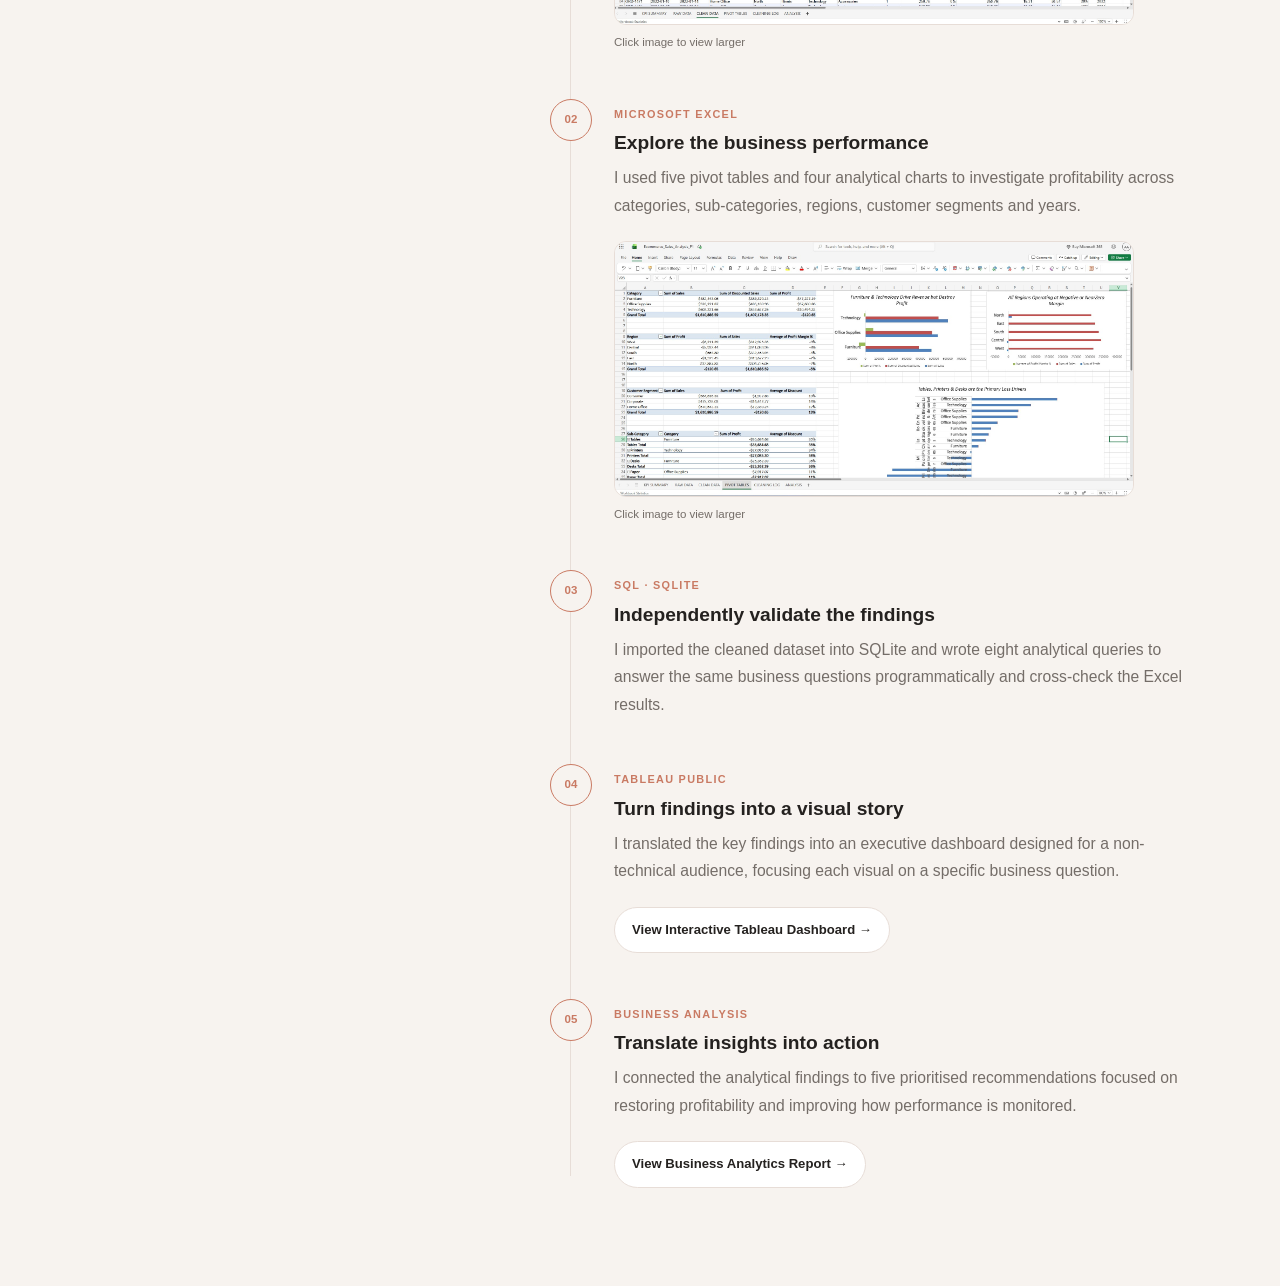
==== commit 5b28fb59: "Update image links and add larger view option Updated image links and added a new image with a capti" ====
--- a/projects/ecommerce-sales-analysis.html
+++ b/projects/ecommerce-sales-analysis.html
@@ -323,12 +323,12 @@
                     </p>
                     <div class="approach-evidence">
 
-    <a href="../images/projects/ecommerce-sales/data-preparation.jpg"
+    <a href="../Ecommerce_Datapreparation.jpg"
        target="_blank"
        rel="noopener">
 
         <img
-            src="../images/projects/ecommerce-sales/data-preparation.jpg"
+            src="../Ecommerce_Datapreparation.jpg"
             alt="Cleaned e-commerce sales dataset in Microsoft Excel"
         >
 
@@ -369,6 +369,24 @@
                         categories, sub-categories, regions, customer
                         segments and years.
                     </p>
+                    <div class="approach-evidence">
+
+    <a href="../Ecommerce_Pivottable.jpg"
+       target="_blank"
+       rel="noopener">
+
+        <img
+            src="../Ecommerce_Pivottable.jpg"
+            alt="Cleaned e-commerce sales dataset in Microsoft Excel"
+        >
+
+    </a>
+
+    <span>
+        Click image to view larger
+    </span>
+
+</div>
 
                 </div>
 
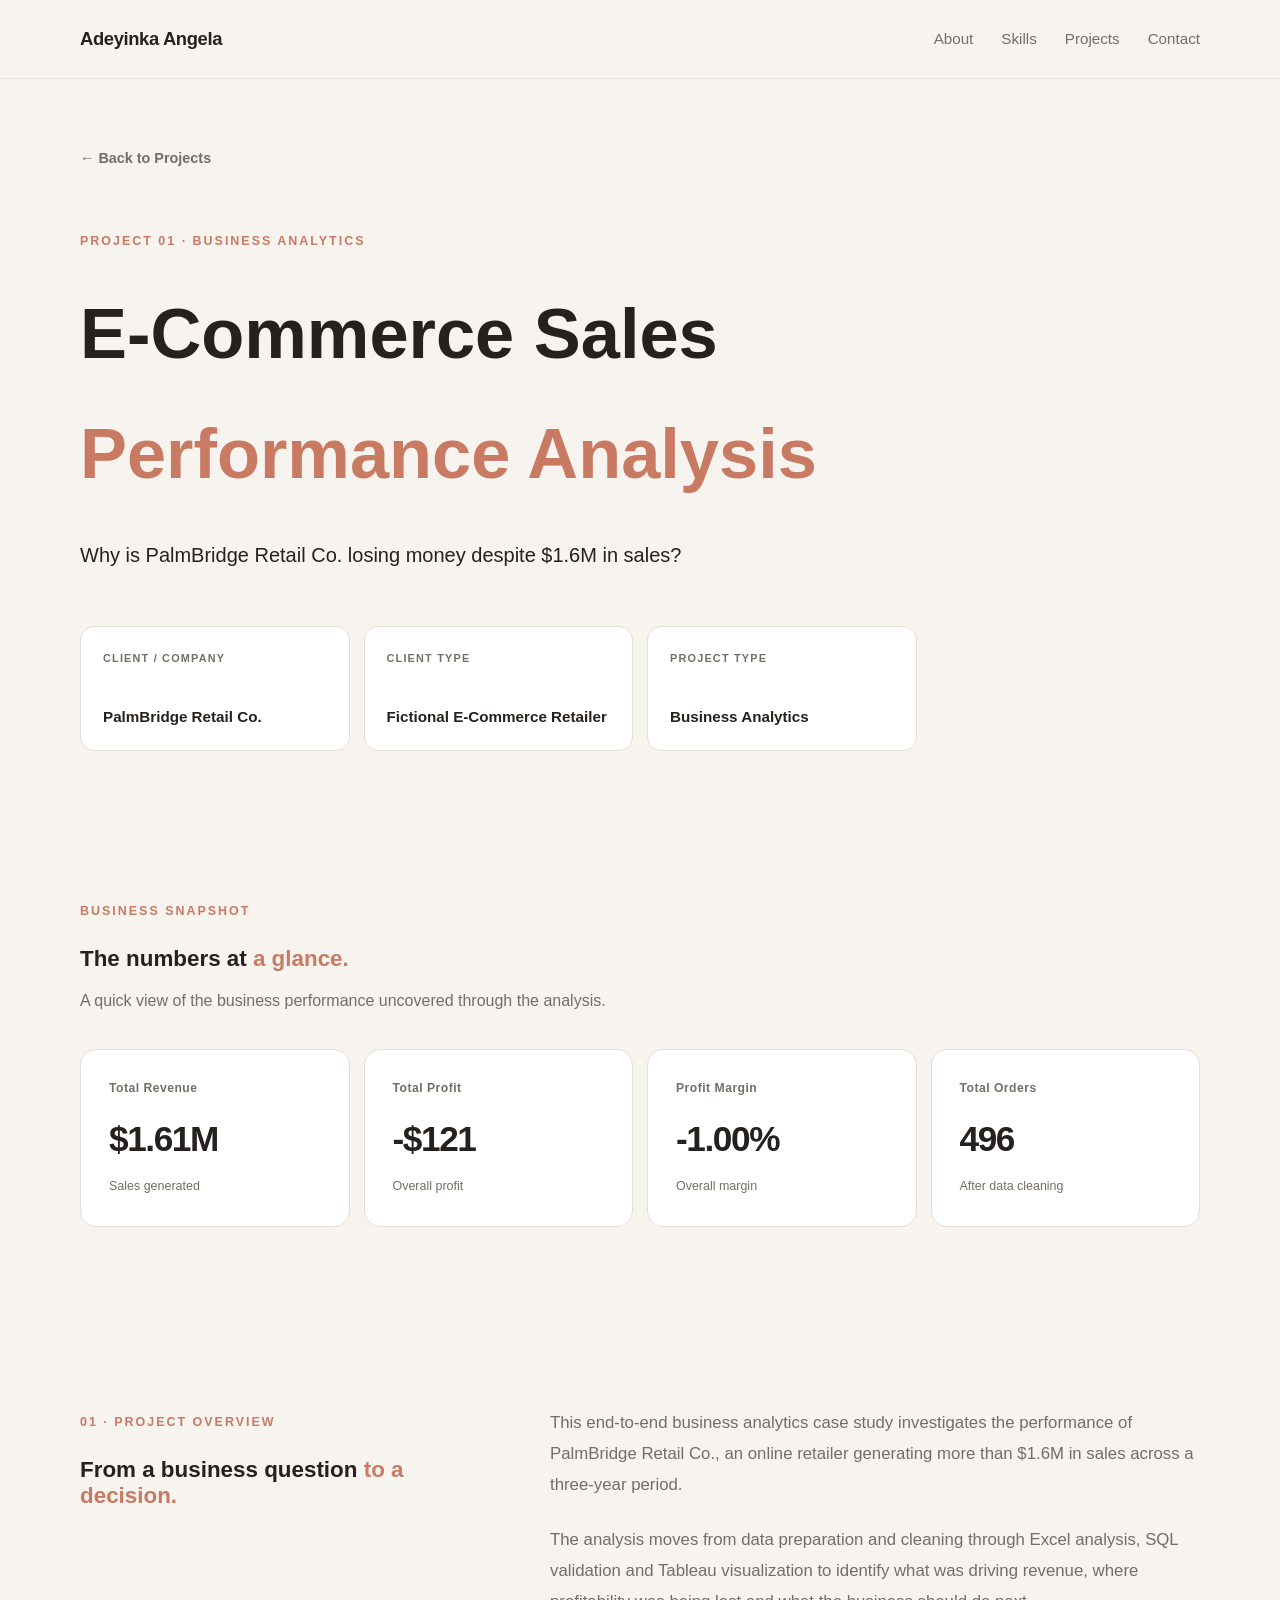
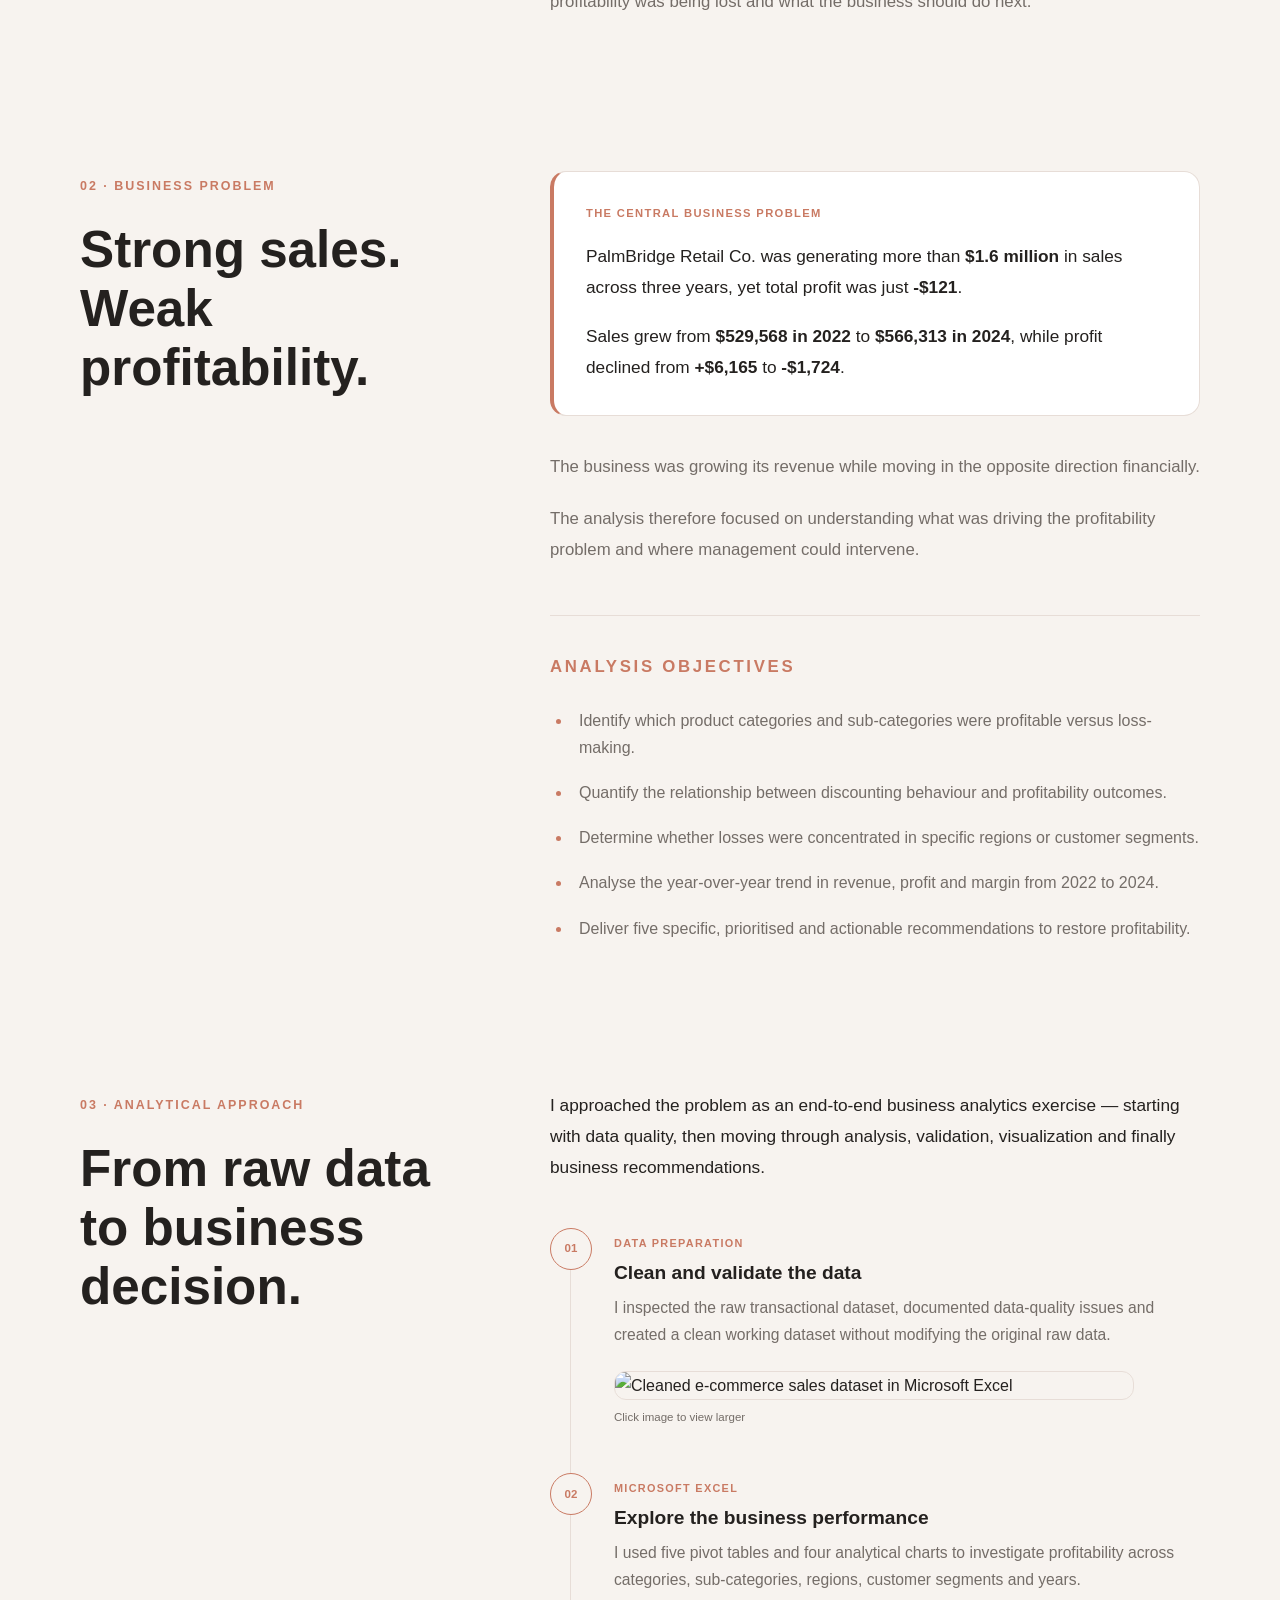
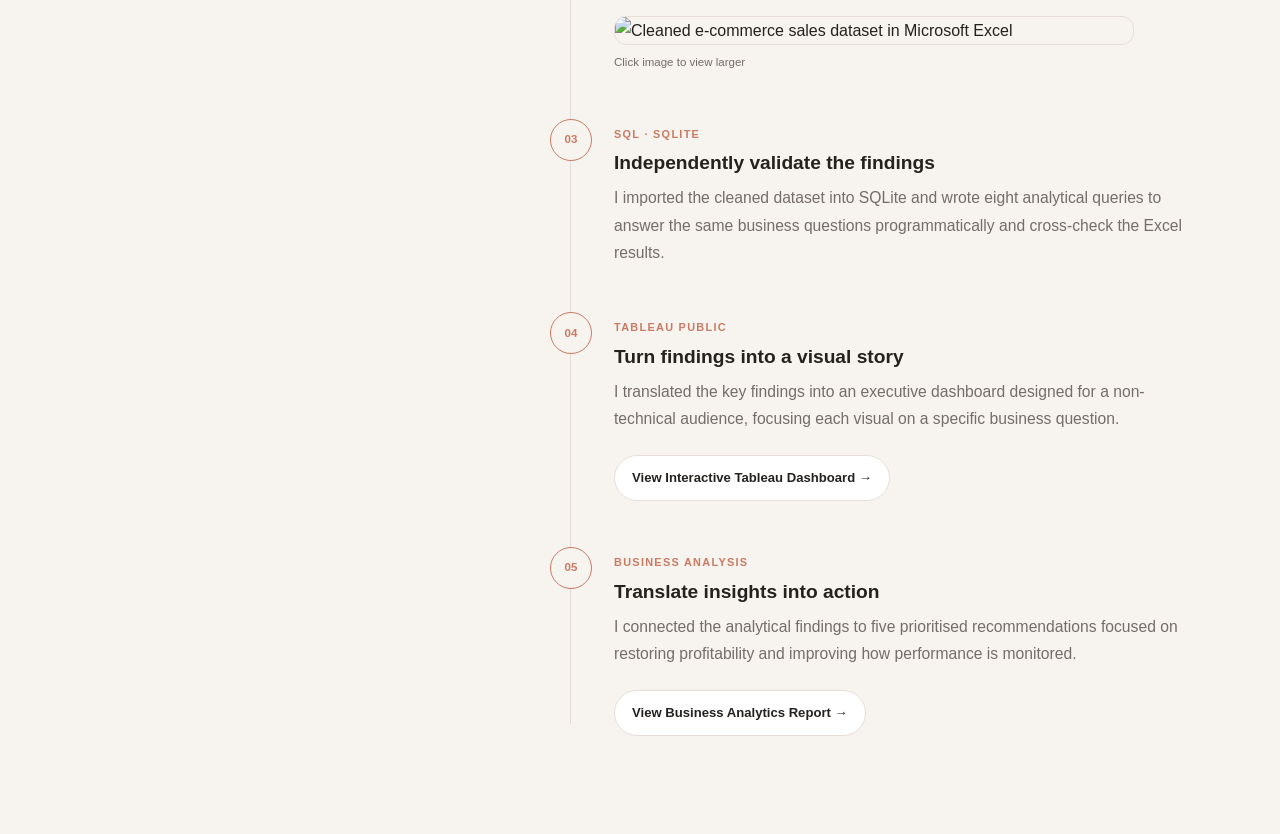
==== commit fdc8f553: "Fix image links in ecommerce sales analysis Updated image links to remove relative paths." ====
--- a/projects/ecommerce-sales-analysis.html
+++ b/projects/ecommerce-sales-analysis.html
@@ -323,12 +323,12 @@
                     </p>
                     <div class="approach-evidence">
 
-    <a href="../Ecommerce_Datapreparation.jpg"
+    <a href="Ecommerce_Datapreparation.jpg"
        target="_blank"
        rel="noopener">
 
         <img
-            src="../Ecommerce_Datapreparation.jpg"
+            src="Ecommerce_Datapreparation.jpg"
             alt="Cleaned e-commerce sales dataset in Microsoft Excel"
         >
 
@@ -371,12 +371,12 @@
                     </p>
                     <div class="approach-evidence">
 
-    <a href="../Ecommerce_Pivottable.jpg"
+    <a href="Ecommerce_Pivottable.jpg"
        target="_blank"
        rel="noopener">
 
         <img
-            src="../Ecommerce_Pivottable.jpg"
+            src="Ecommerce_Pivottable.jpg"
             alt="Cleaned e-commerce sales dataset in Microsoft Excel"
         >
 
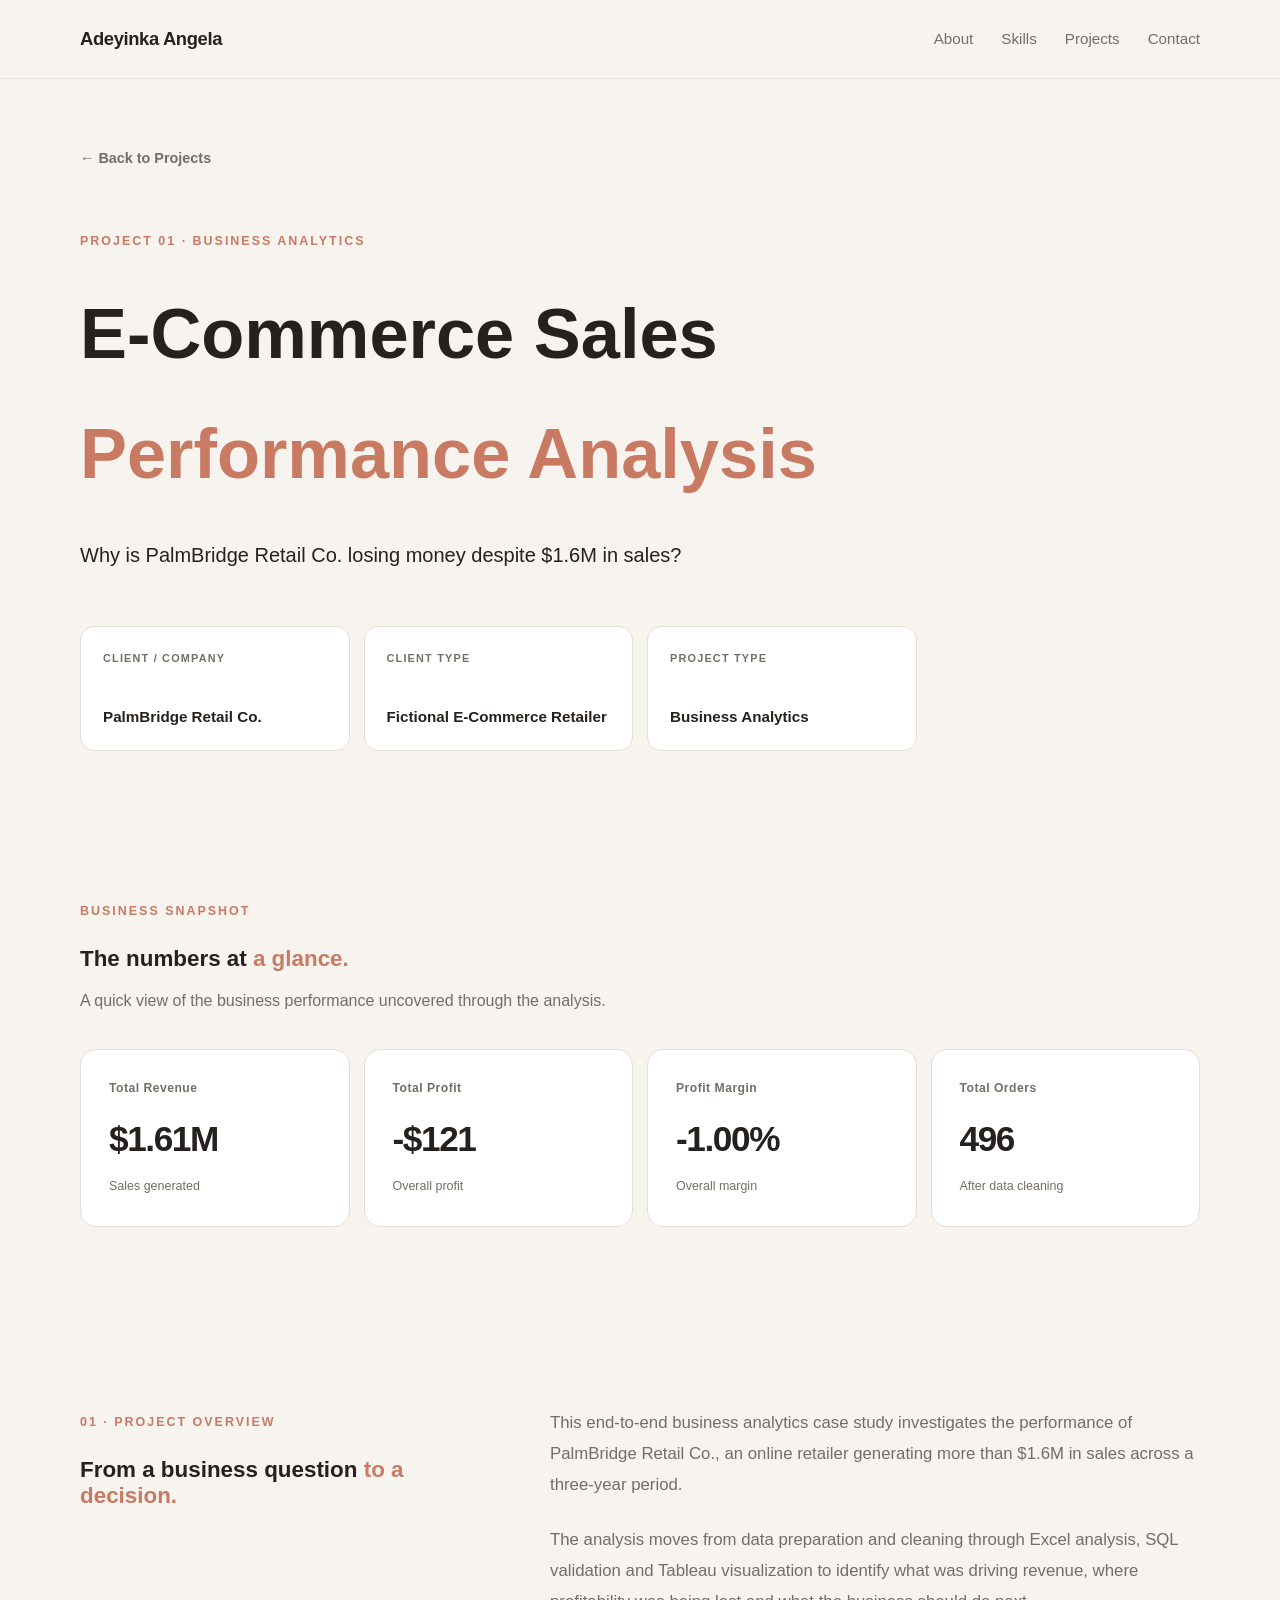
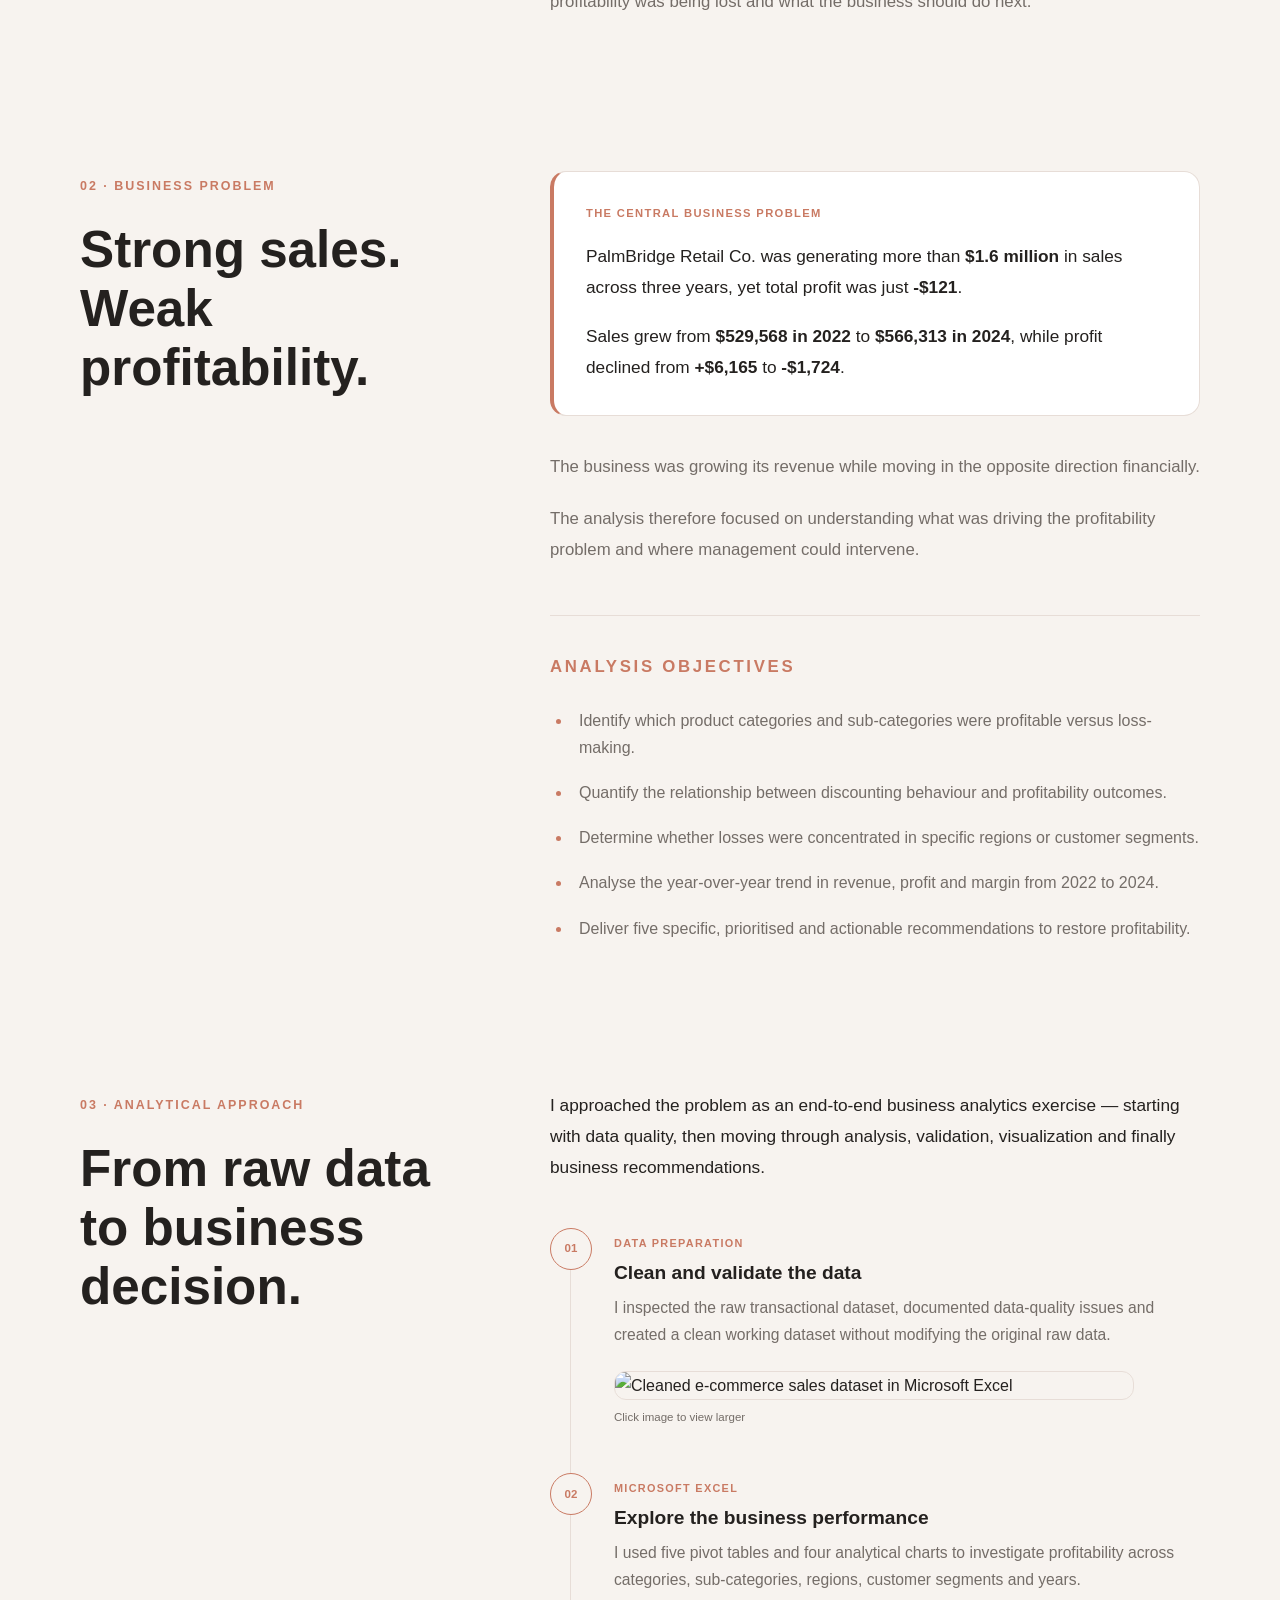
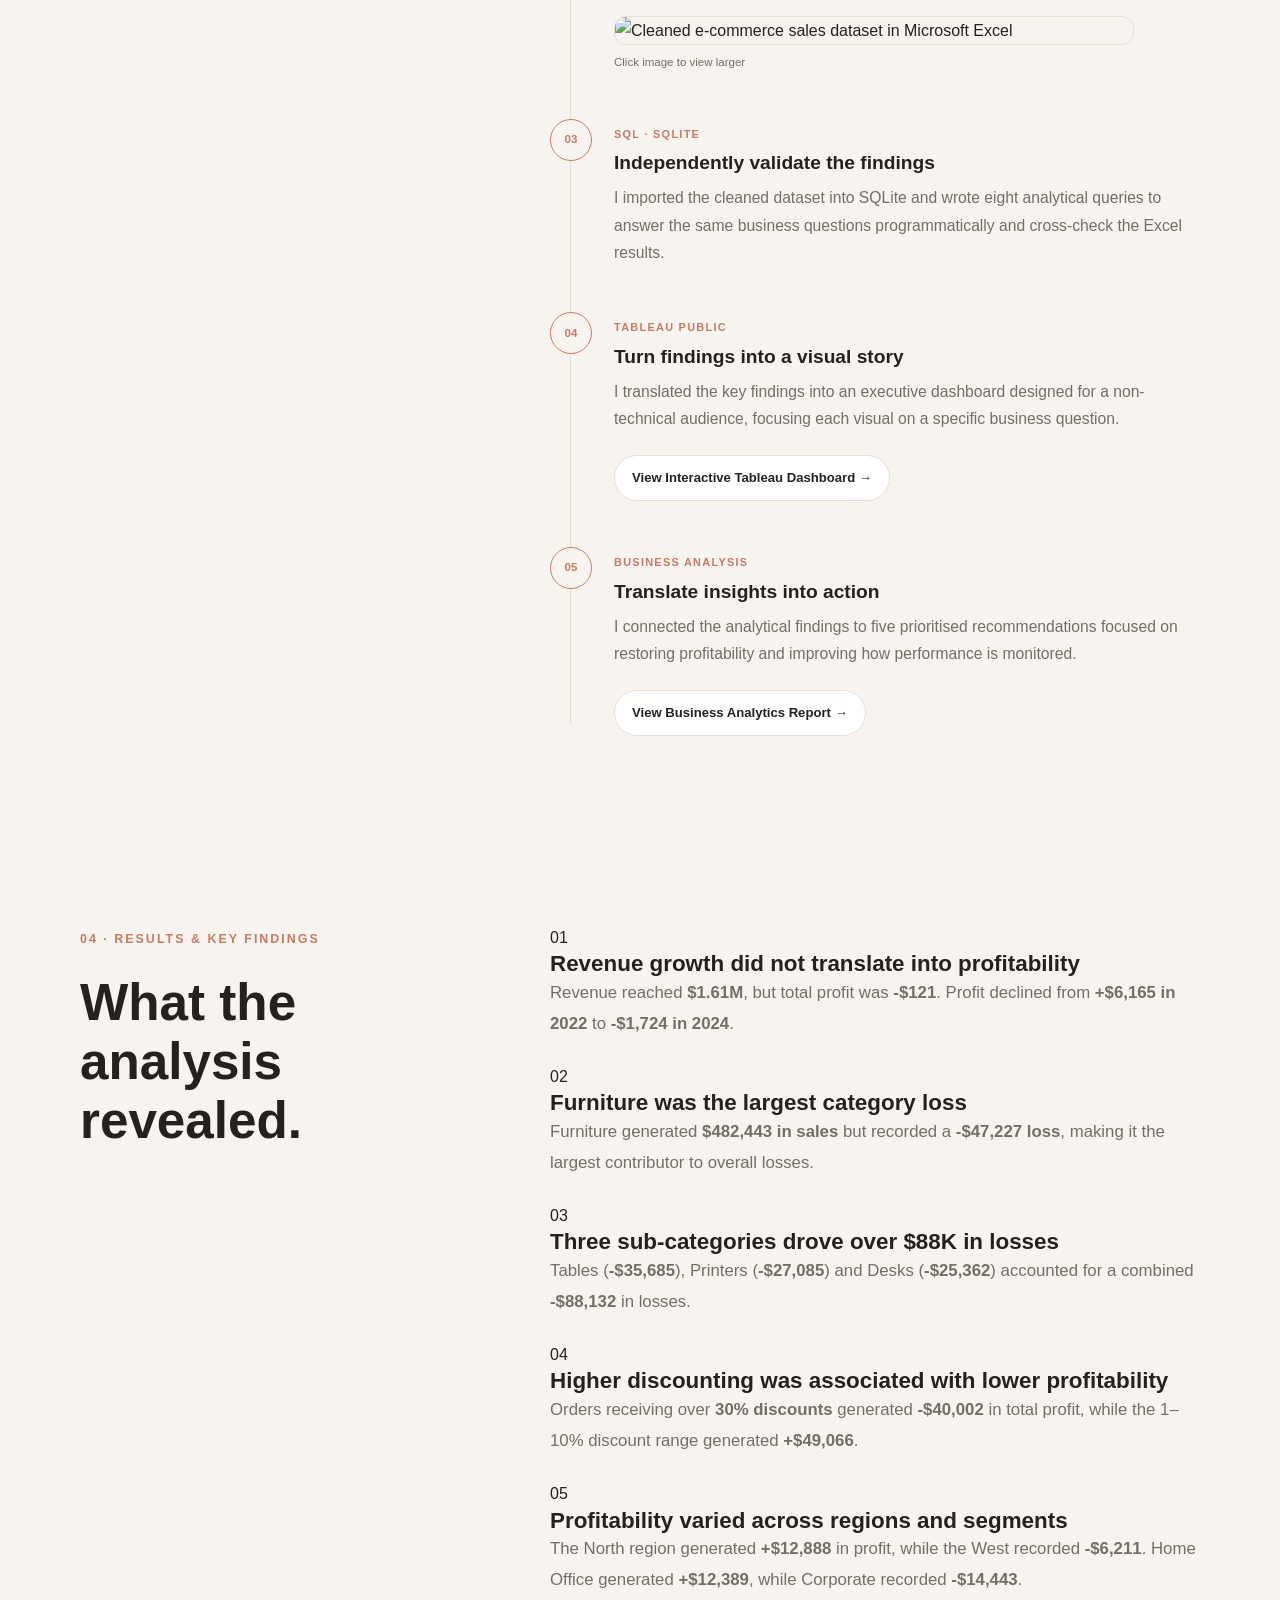
==== commit 5a09a4ac: "Add findings section to ecommerce sales analysis Added results and key findings section to the ecomm" ====
--- a/projects/ecommerce-sales-analysis.html
+++ b/projects/ecommerce-sales-analysis.html
@@ -513,6 +513,82 @@
 
 </section>
 
+        <section class="case-study-section findings-section">
+    <div class="case-study-heading">
+        <p class="eyebrow">04 · RESULTS & KEY FINDINGS</p>
+        <h2>
+            What the analysis
+            <span>revealed.</span>
+        </h2>
+    </div>
+
+    <div class="case-study-content">
+        <div class="finding">
+            <span class="finding-number">01</span>
+            <div>
+                <h3>Revenue growth did not translate into profitability</h3>
+                <p>
+                    Revenue reached <strong>$1.61M</strong>, but total profit was
+                    <strong>-$121</strong>. Profit declined from
+                    <strong>+$6,165 in 2022</strong> to
+                    <strong>-$1,724 in 2024</strong>.
+                </p>
+            </div>
+        </div>
+
+        <div class="finding">
+            <span class="finding-number">02</span>
+            <div>
+                <h3>Furniture was the largest category loss</h3>
+                <p>
+                    Furniture generated <strong>$482,443 in sales</strong> but
+                    recorded a <strong>-$47,227 loss</strong>, making it the
+                    largest contributor to overall losses.
+                </p>
+            </div>
+        </div>
+
+        <div class="finding">
+            <span class="finding-number">03</span>
+            <div>
+                <h3>Three sub-categories drove over $88K in losses</h3>
+                <p>
+                    Tables (<strong>-$35,685</strong>), Printers
+                    (<strong>-$27,085</strong>) and Desks
+                    (<strong>-$25,362</strong>) accounted for a combined
+                    <strong>-$88,132</strong> in losses.
+                </p>
+            </div>
+        </div>
+
+        <div class="finding">
+            <span class="finding-number">04</span>
+            <div>
+                <h3>Higher discounting was associated with lower profitability</h3>
+                <p>
+                    Orders receiving over <strong>30% discounts</strong>
+                    generated <strong>-$40,002</strong> in total profit,
+                    while the 1–10% discount range generated
+                    <strong>+$49,066</strong>.
+                </p>
+            </div>
+        </div>
+
+        <div class="finding">
+            <span class="finding-number">05</span>
+            <div>
+                <h3>Profitability varied across regions and segments</h3>
+                <p>
+                    The North region generated <strong>+$12,888</strong> in
+                    profit, while the West recorded <strong>-$6,211</strong>.
+                    Home Office generated <strong>+$12,389</strong>, while
+                    Corporate recorded <strong>-$14,443</strong>.
+                </p>
+            </div>
+        </div>
+    </div>
+</section>
+
 
     </main>
 
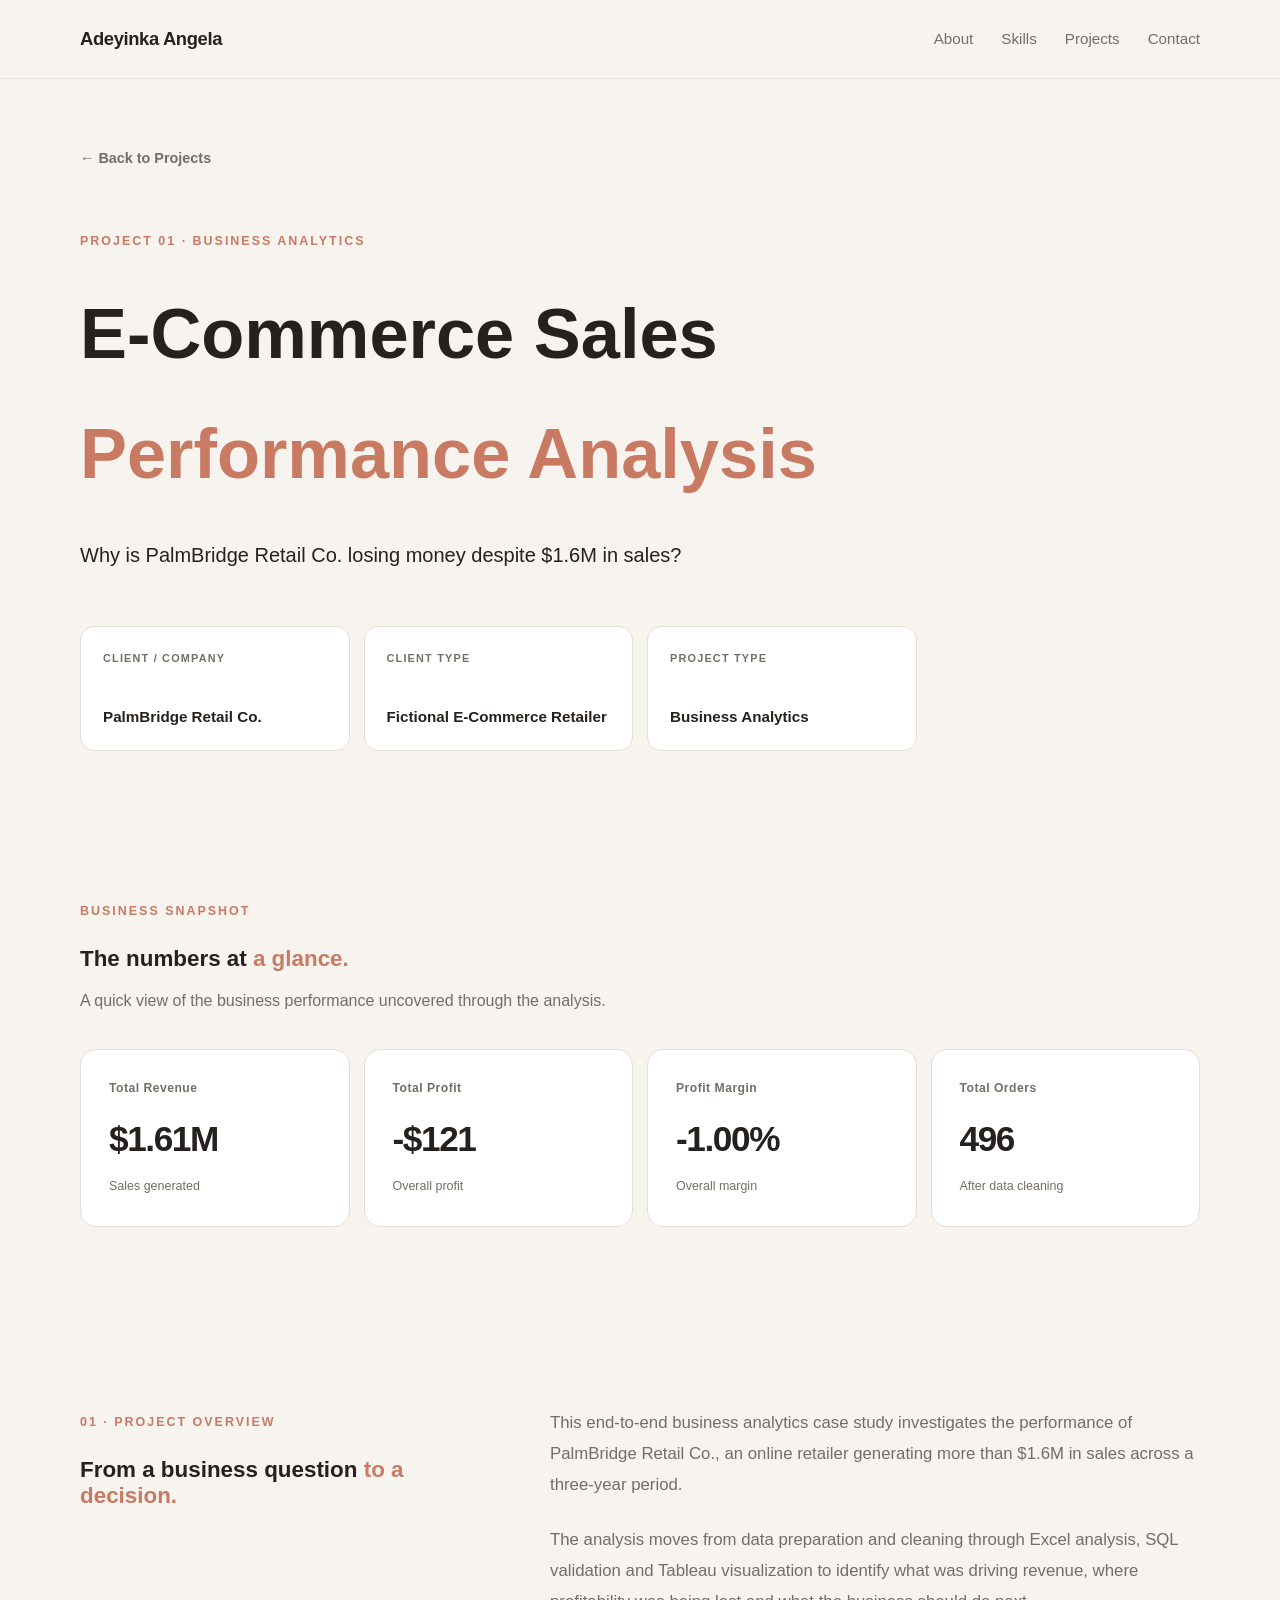
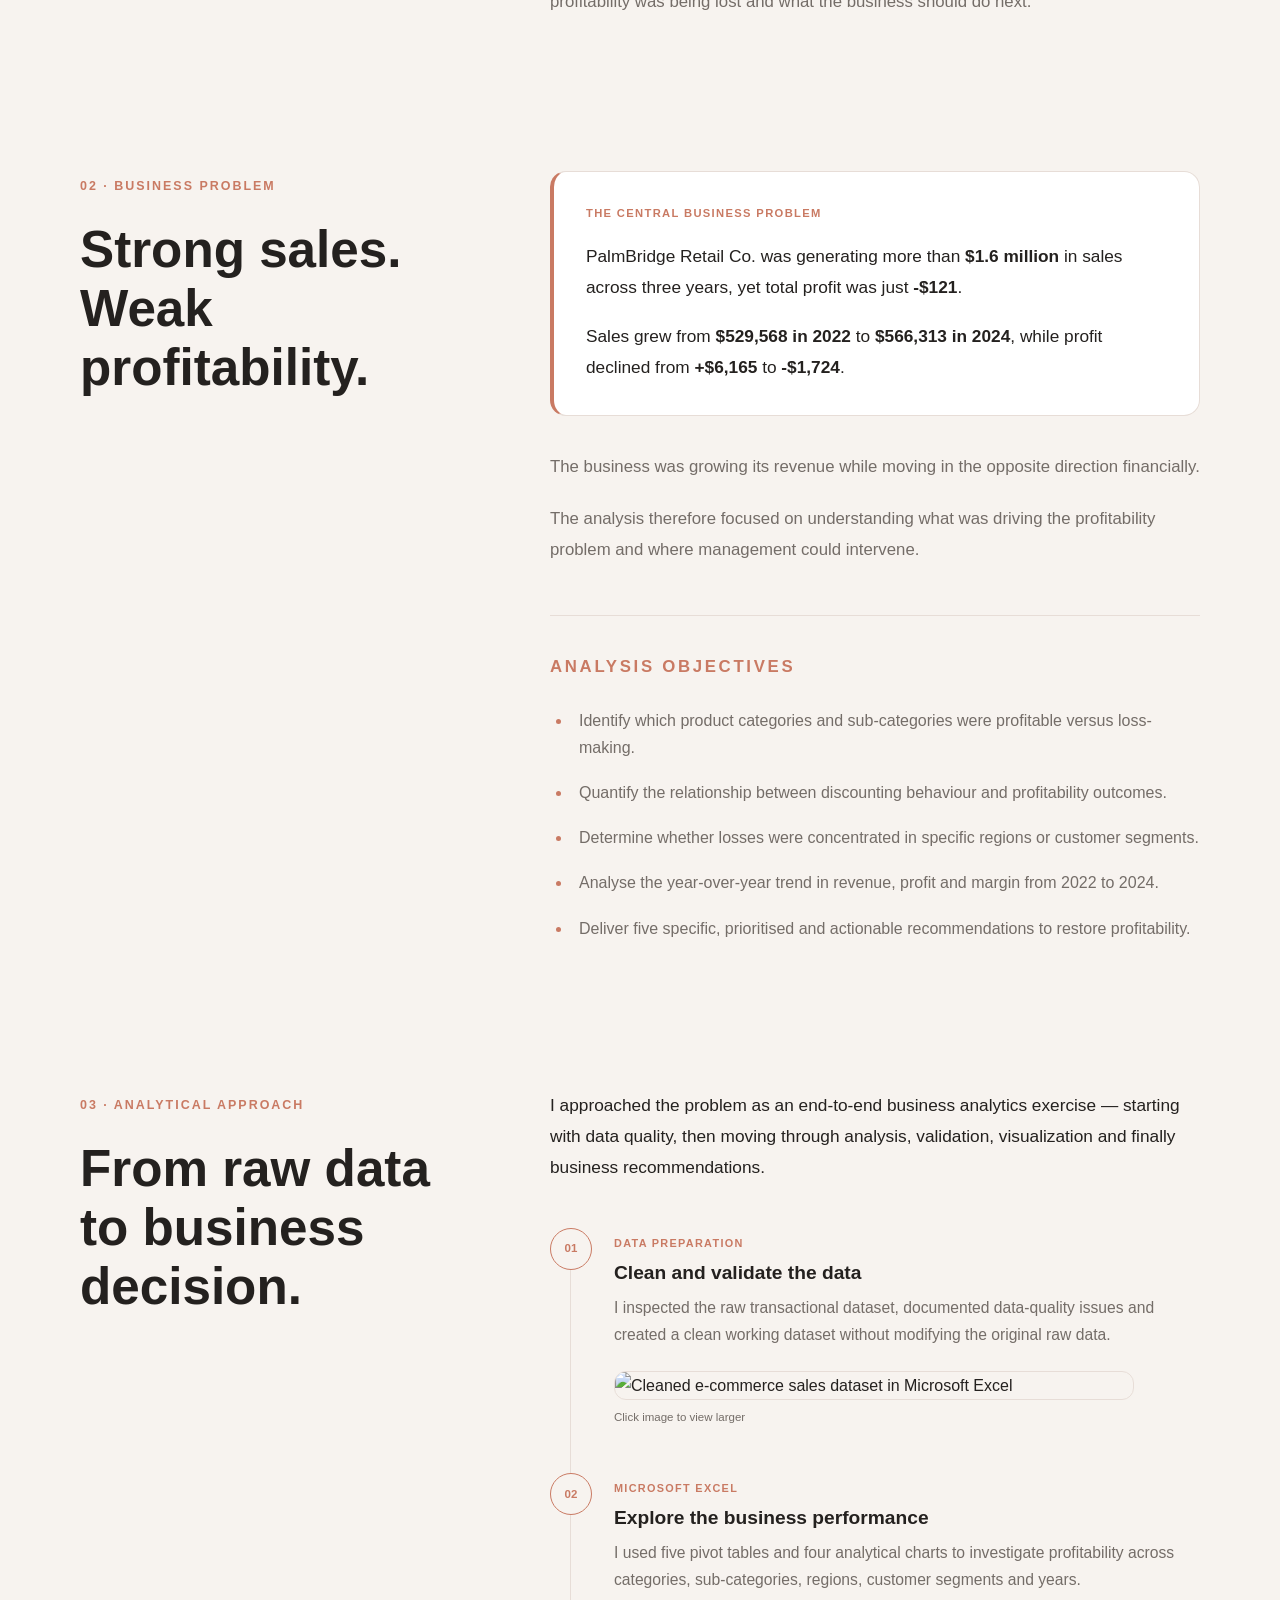
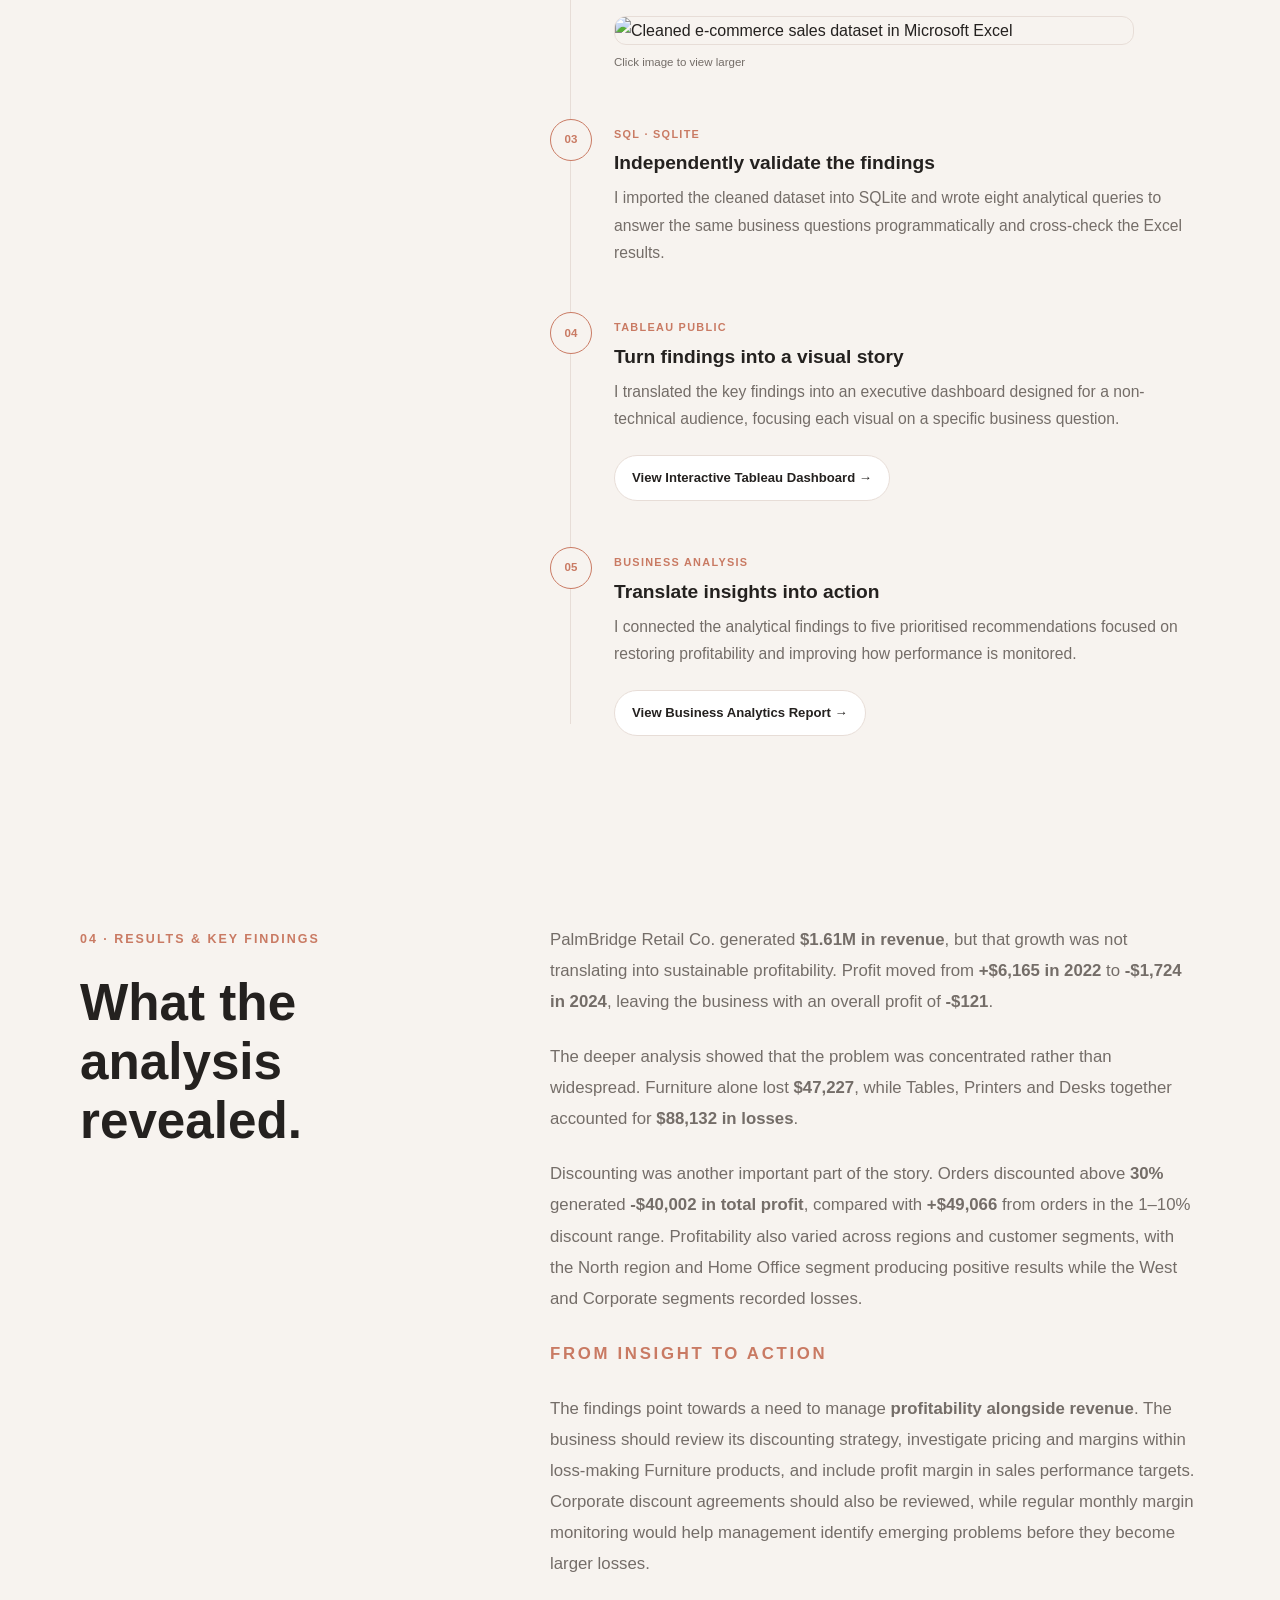
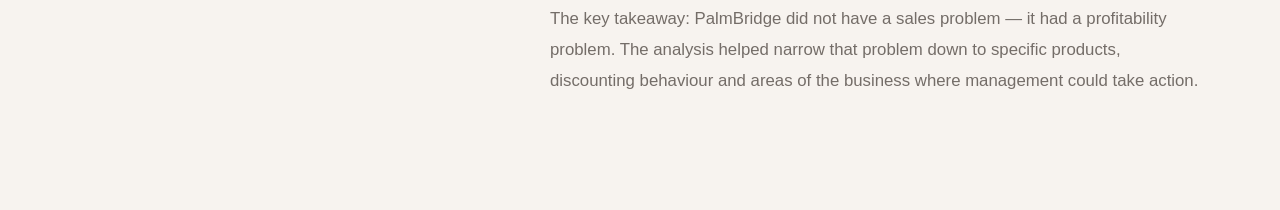
==== commit 727becfb: "Revise results section with key findings and insights Updated the results section to reflect key fin" ====
--- a/projects/ecommerce-sales-analysis.html
+++ b/projects/ecommerce-sales-analysis.html
@@ -513,7 +513,8 @@
 
 </section>
 
-        <section class="case-study-section findings-section">
+
+        <section class="case-study-section results-section">
     <div class="case-study-heading">
         <p class="eyebrow">04 · RESULTS & KEY FINDINGS</p>
         <h2>
@@ -522,77 +523,64 @@
         </h2>
     </div>
 
-    <div class="case-study-content">
-        <div class="finding">
-            <span class="finding-number">01</span>
-            <div>
-                <h3>Revenue growth did not translate into profitability</h3>
-                <p>
-                    Revenue reached <strong>$1.61M</strong>, but total profit was
-                    <strong>-$121</strong>. Profit declined from
-                    <strong>+$6,165 in 2022</strong> to
-                    <strong>-$1,724 in 2024</strong>.
-                </p>
-            </div>
-        </div>
-
-        <div class="finding">
-            <span class="finding-number">02</span>
-            <div>
-                <h3>Furniture was the largest category loss</h3>
-                <p>
-                    Furniture generated <strong>$482,443 in sales</strong> but
-                    recorded a <strong>-$47,227 loss</strong>, making it the
-                    largest contributor to overall losses.
-                </p>
-            </div>
-        </div>
-
-        <div class="finding">
-            <span class="finding-number">03</span>
-            <div>
-                <h3>Three sub-categories drove over $88K in losses</h3>
-                <p>
-                    Tables (<strong>-$35,685</strong>), Printers
-                    (<strong>-$27,085</strong>) and Desks
-                    (<strong>-$25,362</strong>) accounted for a combined
-                    <strong>-$88,132</strong> in losses.
-                </p>
-            </div>
-        </div>
-
-        <div class="finding">
-            <span class="finding-number">04</span>
-            <div>
-                <h3>Higher discounting was associated with lower profitability</h3>
-                <p>
-                    Orders receiving over <strong>30% discounts</strong>
-                    generated <strong>-$40,002</strong> in total profit,
-                    while the 1–10% discount range generated
-                    <strong>+$49,066</strong>.
-                </p>
-            </div>
-        </div>
-
-        <div class="finding">
-            <span class="finding-number">05</span>
-            <div>
-                <h3>Profitability varied across regions and segments</h3>
-                <p>
-                    The North region generated <strong>+$12,888</strong> in
-                    profit, while the West recorded <strong>-$6,211</strong>.
-                    Home Office generated <strong>+$12,389</strong>, while
-                    Corporate recorded <strong>-$14,443</strong>.
-                </p>
-            </div>
-        </div>
+    <div class="case-study-content results-content">
+
+        <div class="results-block">
+            <p>
+                PalmBridge Retail Co. generated <strong>$1.61M in revenue</strong>,
+                but that growth was not translating into sustainable profitability.
+                Profit moved from <strong>+$6,165 in 2022</strong> to
+                <strong>-$1,724 in 2024</strong>, leaving the business with an
+                overall profit of <strong>-$121</strong>.
+            </p>
+
+            <p>
+                The deeper analysis showed that the problem was concentrated rather
+                than widespread. Furniture alone lost <strong>$47,227</strong>,
+                while Tables, Printers and Desks together accounted for
+                <strong>$88,132 in losses</strong>.
+            </p>
+        </div>
+
+        <div class="results-block">
+            <p>
+                Discounting was another important part of the story. Orders
+                discounted above <strong>30%</strong> generated
+                <strong>-$40,002 in total profit</strong>, compared with
+                <strong>+$49,066</strong> from orders in the 1–10% discount range.
+                Profitability also varied across regions and customer segments,
+                with the North region and Home Office segment producing positive
+                results while the West and Corporate segments recorded losses.
+            </p>
+        </div>
+
+        <div class="results-action">
+            <p class="eyebrow">FROM INSIGHT TO ACTION</p>
+
+            <p>
+                The findings point towards a need to manage
+                <strong>profitability alongside revenue</strong>. The business
+                should review its discounting strategy, investigate pricing and
+                margins within loss-making Furniture products, and include profit
+                margin in sales performance targets. Corporate discount agreements
+                should also be reviewed, while regular monthly margin monitoring
+                would help management identify emerging problems before they become
+                larger losses.
+            </p>
+
+            <p class="results-takeaway">
+                The key takeaway: PalmBridge did not have a sales problem —
+                it had a profitability problem. The analysis helped narrow that
+                problem down to specific products, discounting behaviour and areas
+                of the business where management could take action.
+            </p>
+        </div>
+
     </div>
 </section>
-
-
+              
     </main>
-
-
+    
     <script src="../js/script.js"></script>
 
 </body>
--- a/css/style.css
+++ b/css/style.css
@@ -1211,3 +1211,70 @@
     }
 
 }
+
+.findings-section {
+    padding-top: 40px;
+}
+
+.findings-section .case-study-content {
+    max-width: 720px;
+}
+
+.finding {
+    display: grid;
+    grid-template-columns: 42px 1fr;
+    gap: 20px;
+    padding: 0 0 28px;
+    margin-bottom: 28px;
+    border-bottom: 1px solid var(--border);
+}
+
+.finding:last-child {
+    margin-bottom: 0;
+    padding-bottom: 0;
+    border-bottom: none;
+}
+
+.finding-number {
+    font-size: 0.72rem;
+    font-weight: 700;
+    color: var(--accent);
+    padding-top: 4px;
+}
+
+.finding h3 {
+    margin-bottom: 9px;
+    font-size: 1.12rem;
+}
+
+.finding p {
+    margin-bottom: 0;
+    font-size: 0.98rem;
+    line-height: 1.75;
+}
+
+.finding strong {
+    color: var(--text);
+    font-weight: 700;
+}
+
+@media (max-width: 768px) {
+    .findings-section {
+        padding-top: 20px;
+    }
+
+    .finding {
+        grid-template-columns: 32px 1fr;
+        gap: 14px;
+        padding-bottom: 24px;
+        margin-bottom: 24px;
+    }
+
+    .finding h3 {
+        font-size: 1.05rem;
+    }
+
+    .finding p {
+        font-size: 0.95rem;
+    }
+}
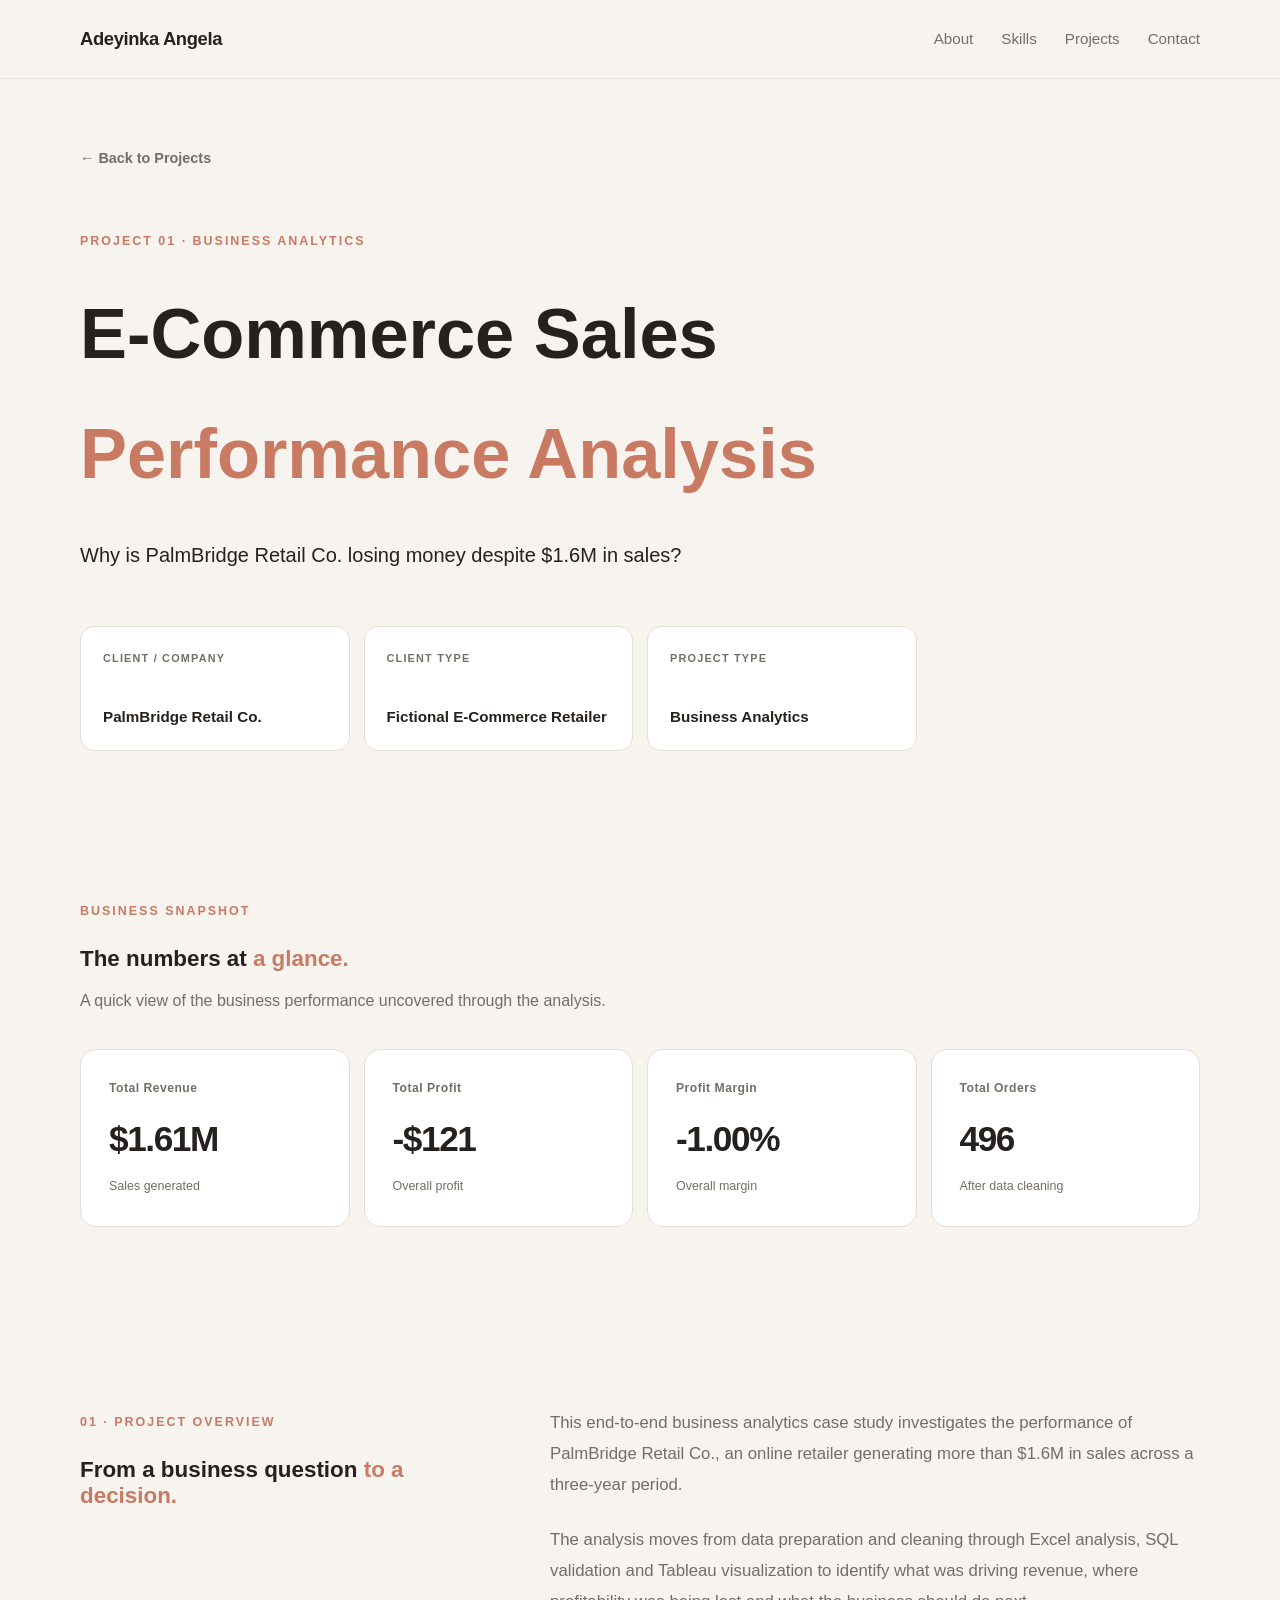
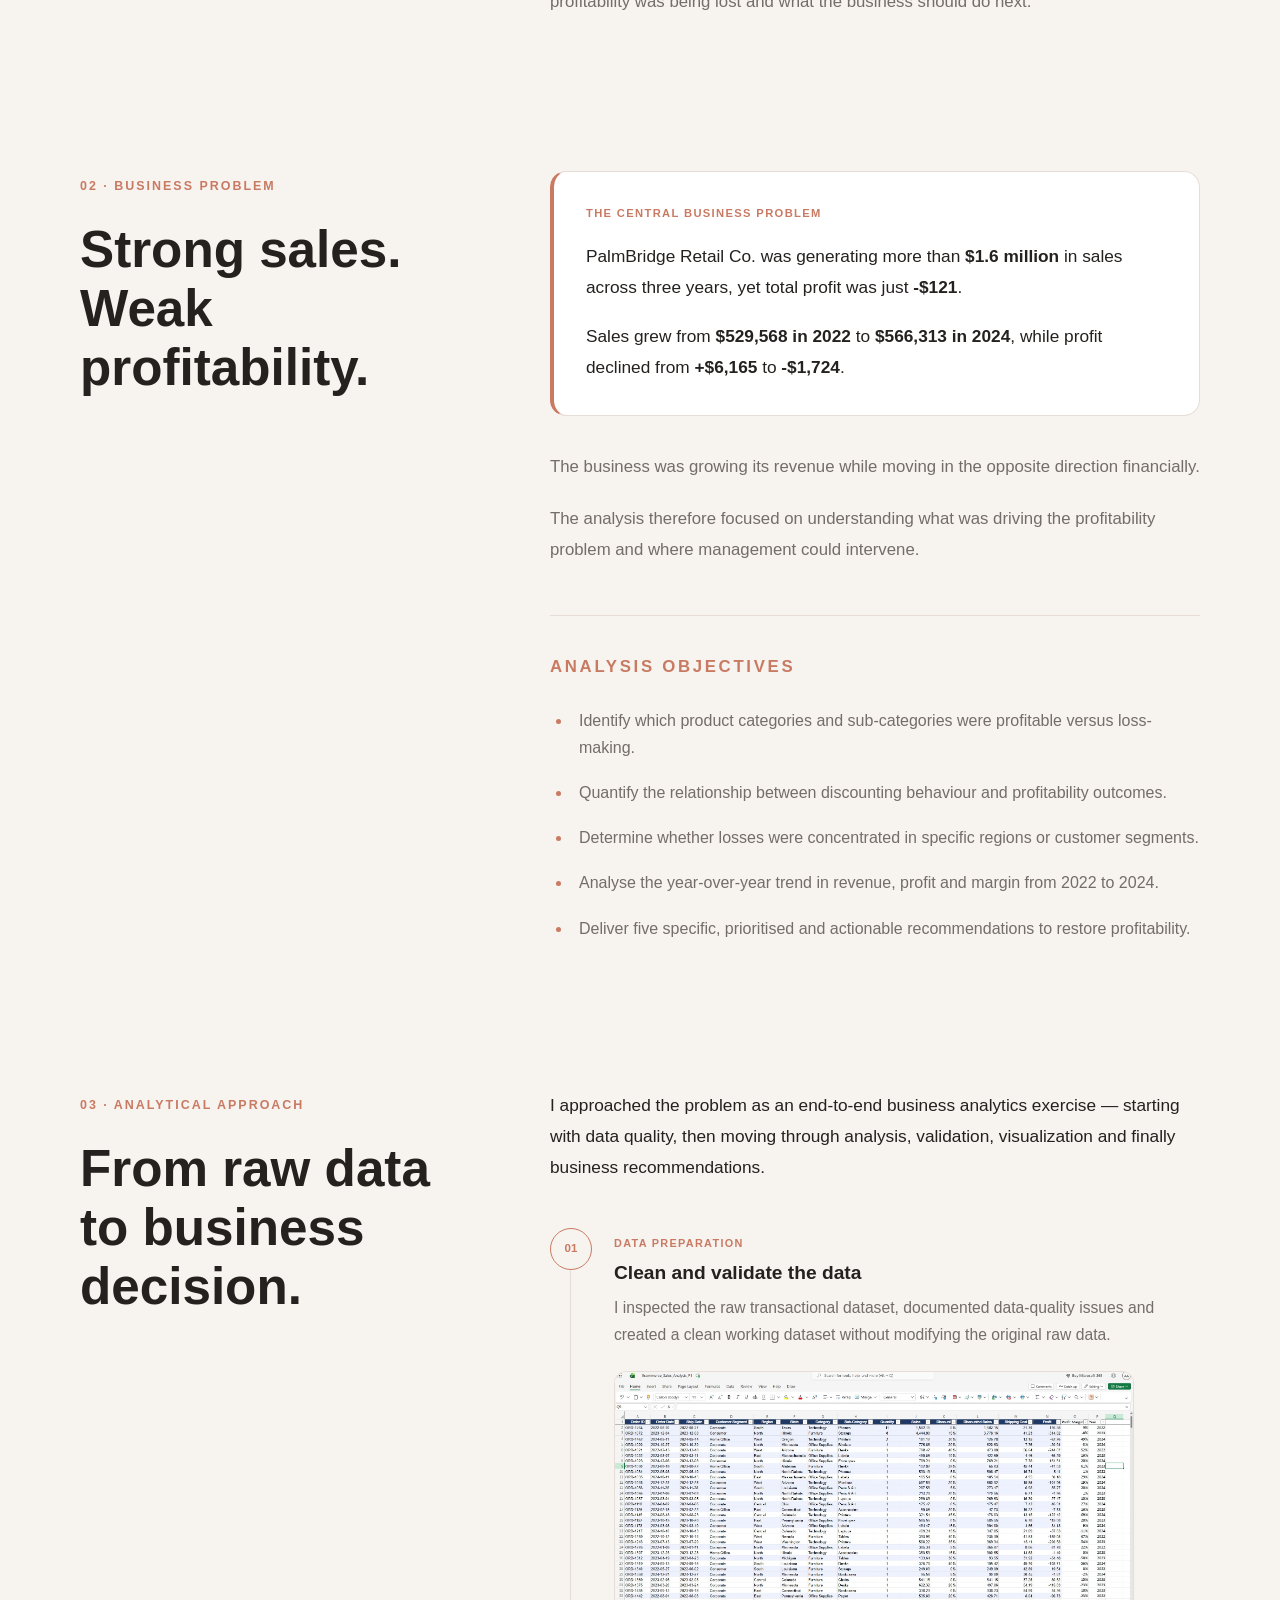
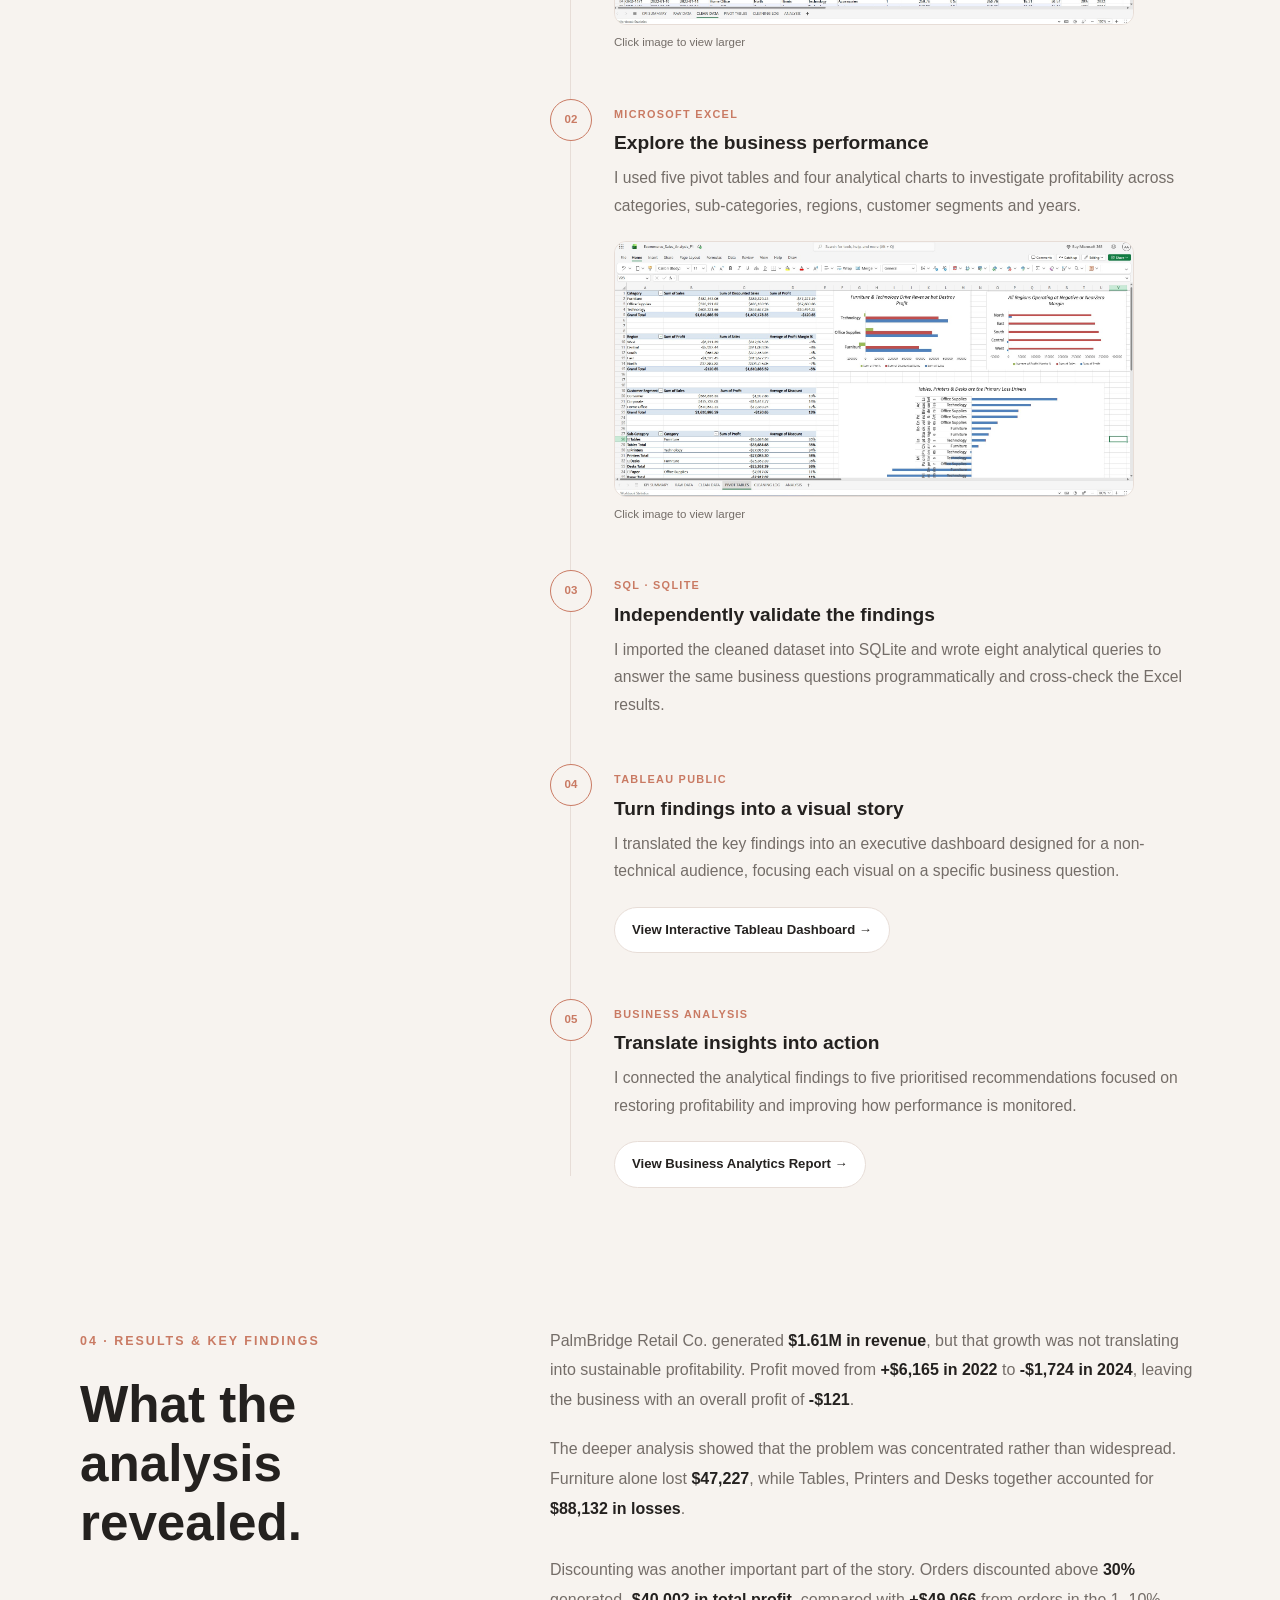
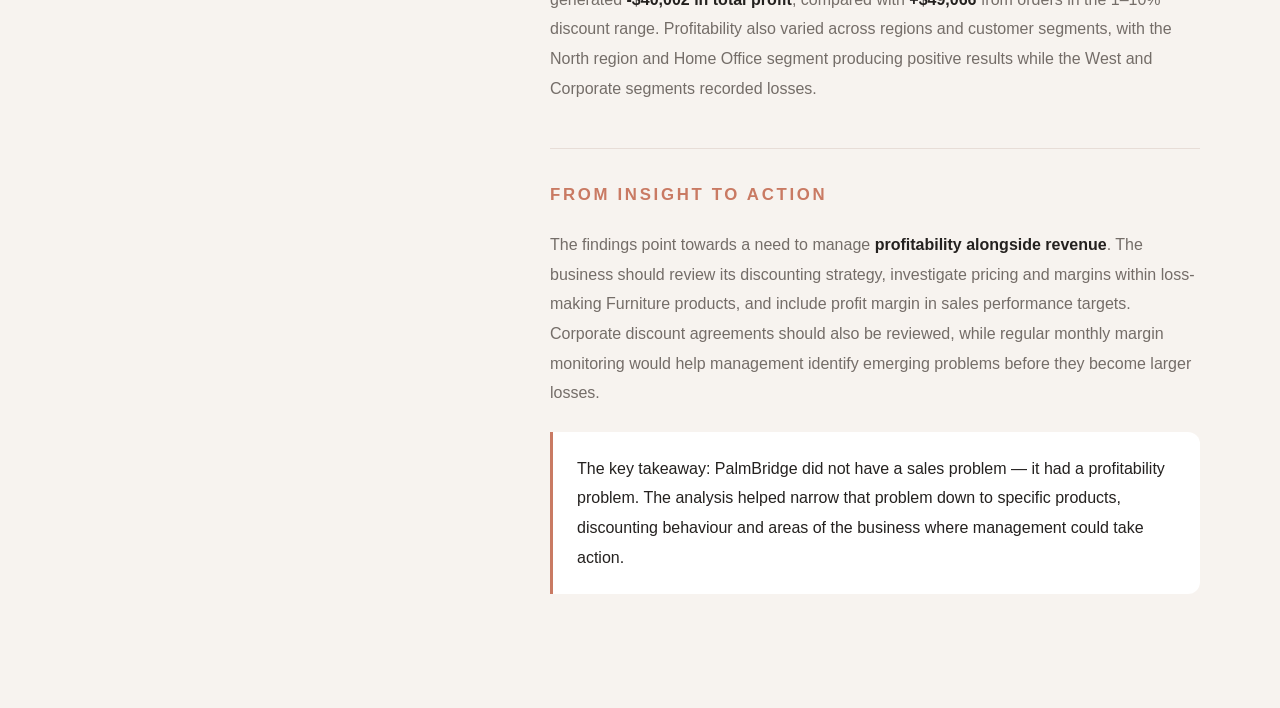
==== commit ebe0cc0d: "Fix image paths in ecommerce sales analysis HTML Updated image paths to use relative links for bette" ====
--- a/projects/ecommerce-sales-analysis.html
+++ b/projects/ecommerce-sales-analysis.html
@@ -323,12 +323,12 @@
                     </p>
                     <div class="approach-evidence">
 
-    <a href="Ecommerce_Datapreparation.jpg"
+    <a href="../Ecommerce_Datapreparation.jpg"
        target="_blank"
        rel="noopener">
 
         <img
-            src="Ecommerce_Datapreparation.jpg"
+            src="../Ecommerce_Datapreparation.jpg"
             alt="Cleaned e-commerce sales dataset in Microsoft Excel"
         >
 
@@ -371,12 +371,12 @@
                     </p>
                     <div class="approach-evidence">
 
-    <a href="Ecommerce_Pivottable.jpg"
+    <a href="../Ecommerce_Pivottable.jpg"
        target="_blank"
        rel="noopener">
 
         <img
-            src="Ecommerce_Pivottable.jpg"
+            src="../Ecommerce_Pivottable.jpg"
             alt="Cleaned e-commerce sales dataset in Microsoft Excel"
         >
 
--- a/css/style.css
+++ b/css/style.css
@@ -1212,6 +1212,9 @@
 
 }
 
+
+
+
 .findings-section {
     padding-top: 40px;
 }
@@ -1278,3 +1281,84 @@
         font-size: 0.95rem;
     }
 }
+
+
+
+
+.results-section {
+    padding-top: 40px;
+}
+
+.results-content {
+    max-width: 720px;
+}
+
+.results-block {
+    margin-bottom: 32px;
+}
+
+.results-block p {
+    margin-bottom: 20px;
+    font-size: 1rem;
+    line-height: 1.85;
+}
+
+.results-block p:last-child {
+    margin-bottom: 0;
+}
+
+.results-block strong,
+.results-action strong {
+    color: var(--text);
+    font-weight: 700;
+}
+
+.results-action {
+    margin-top: 45px;
+    padding-top: 30px;
+    border-top: 1px solid var(--border);
+}
+
+.results-action .eyebrow {
+    margin-bottom: 20px;
+}
+
+.results-action > p:not(.eyebrow) {
+    margin-bottom: 24px;
+    font-size: 1rem;
+    line-height: 1.85;
+}
+
+.results-takeaway {
+    padding: 22px 24px;
+    border-left: 3px solid var(--accent);
+    background: var(--surface);
+    border-radius: 0 12px 12px 0;
+    color: var(--text);
+    font-weight: 500;
+}
+
+@media (max-width: 768px) {
+    .results-section {
+        padding-top: 20px;
+    }
+
+    .results-block {
+        margin-bottom: 26px;
+    }
+
+    .results-block p,
+    .results-action > p:not(.eyebrow) {
+        font-size: 0.95rem;
+        line-height: 1.8;
+    }
+
+    .results-action {
+        margin-top: 35px;
+        padding-top: 25px;
+    }
+
+    .results-takeaway {
+        padding: 18px 20px;
+    }
+}
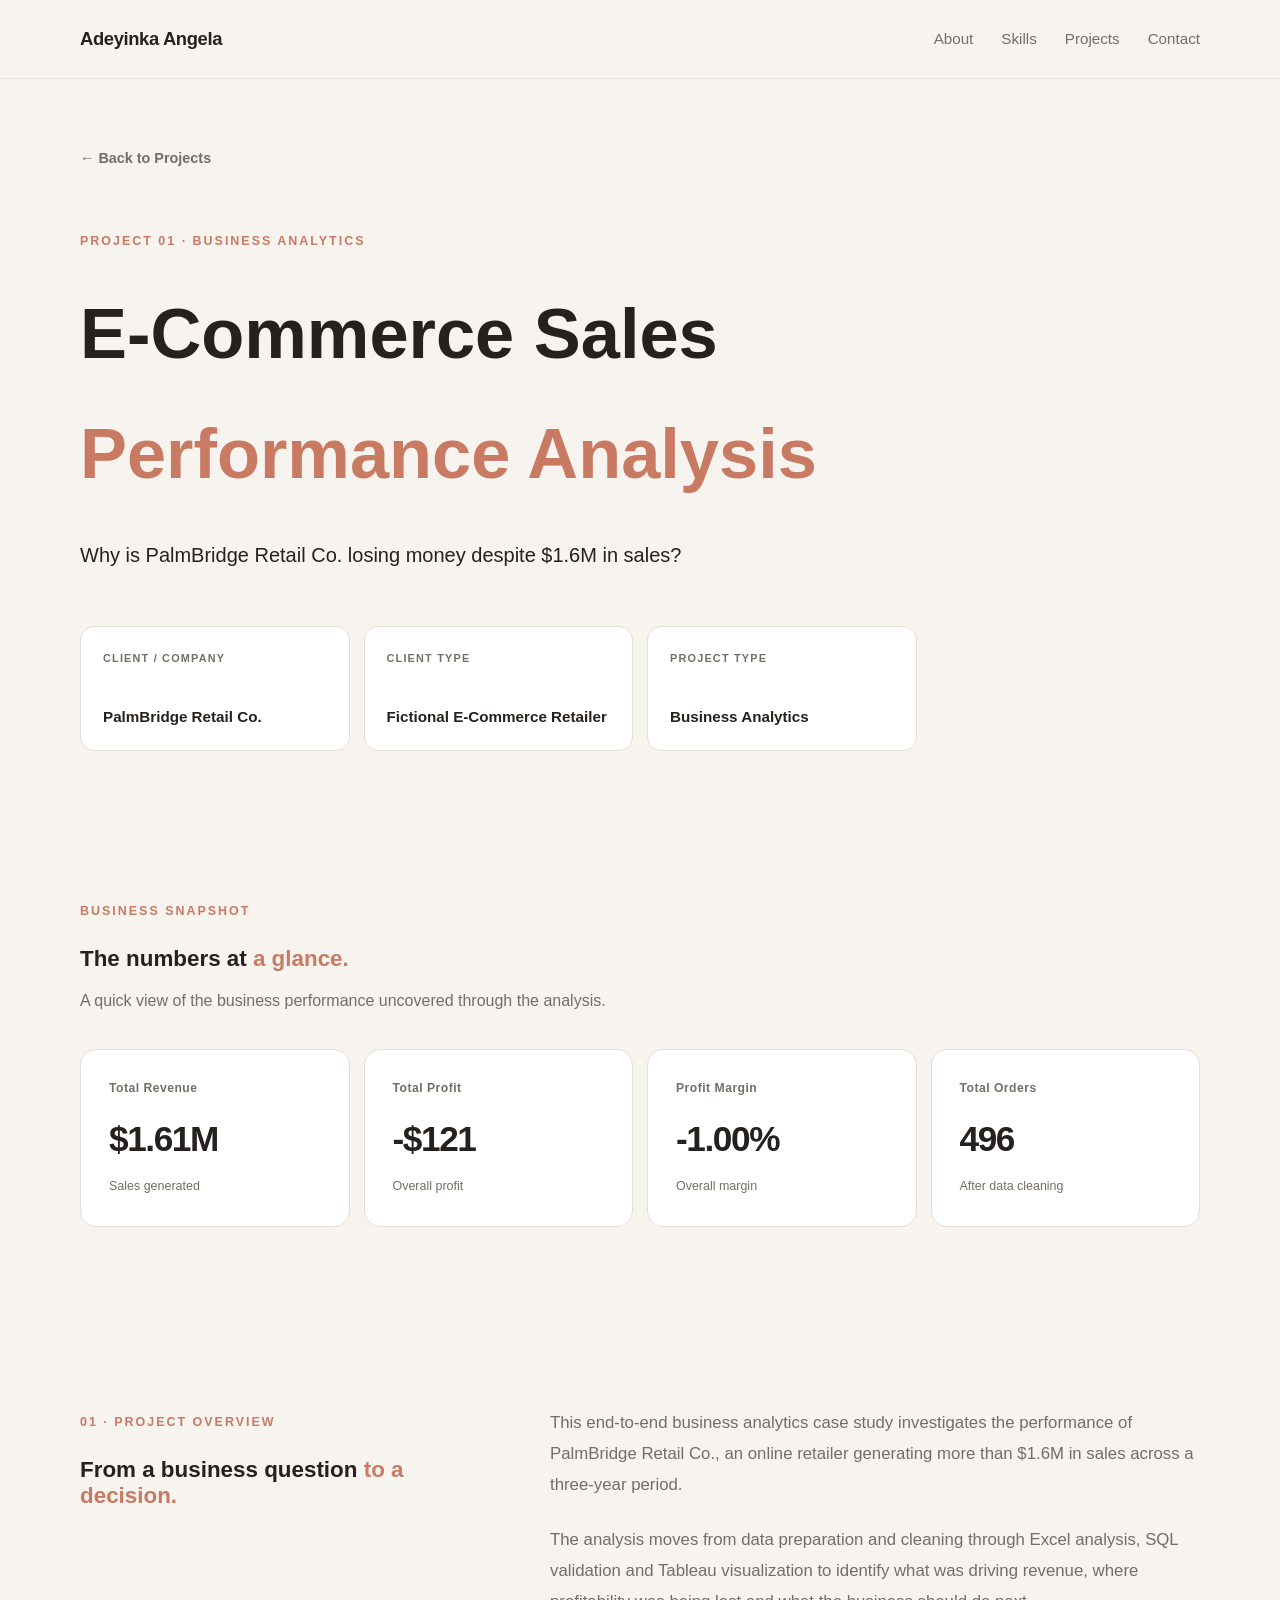
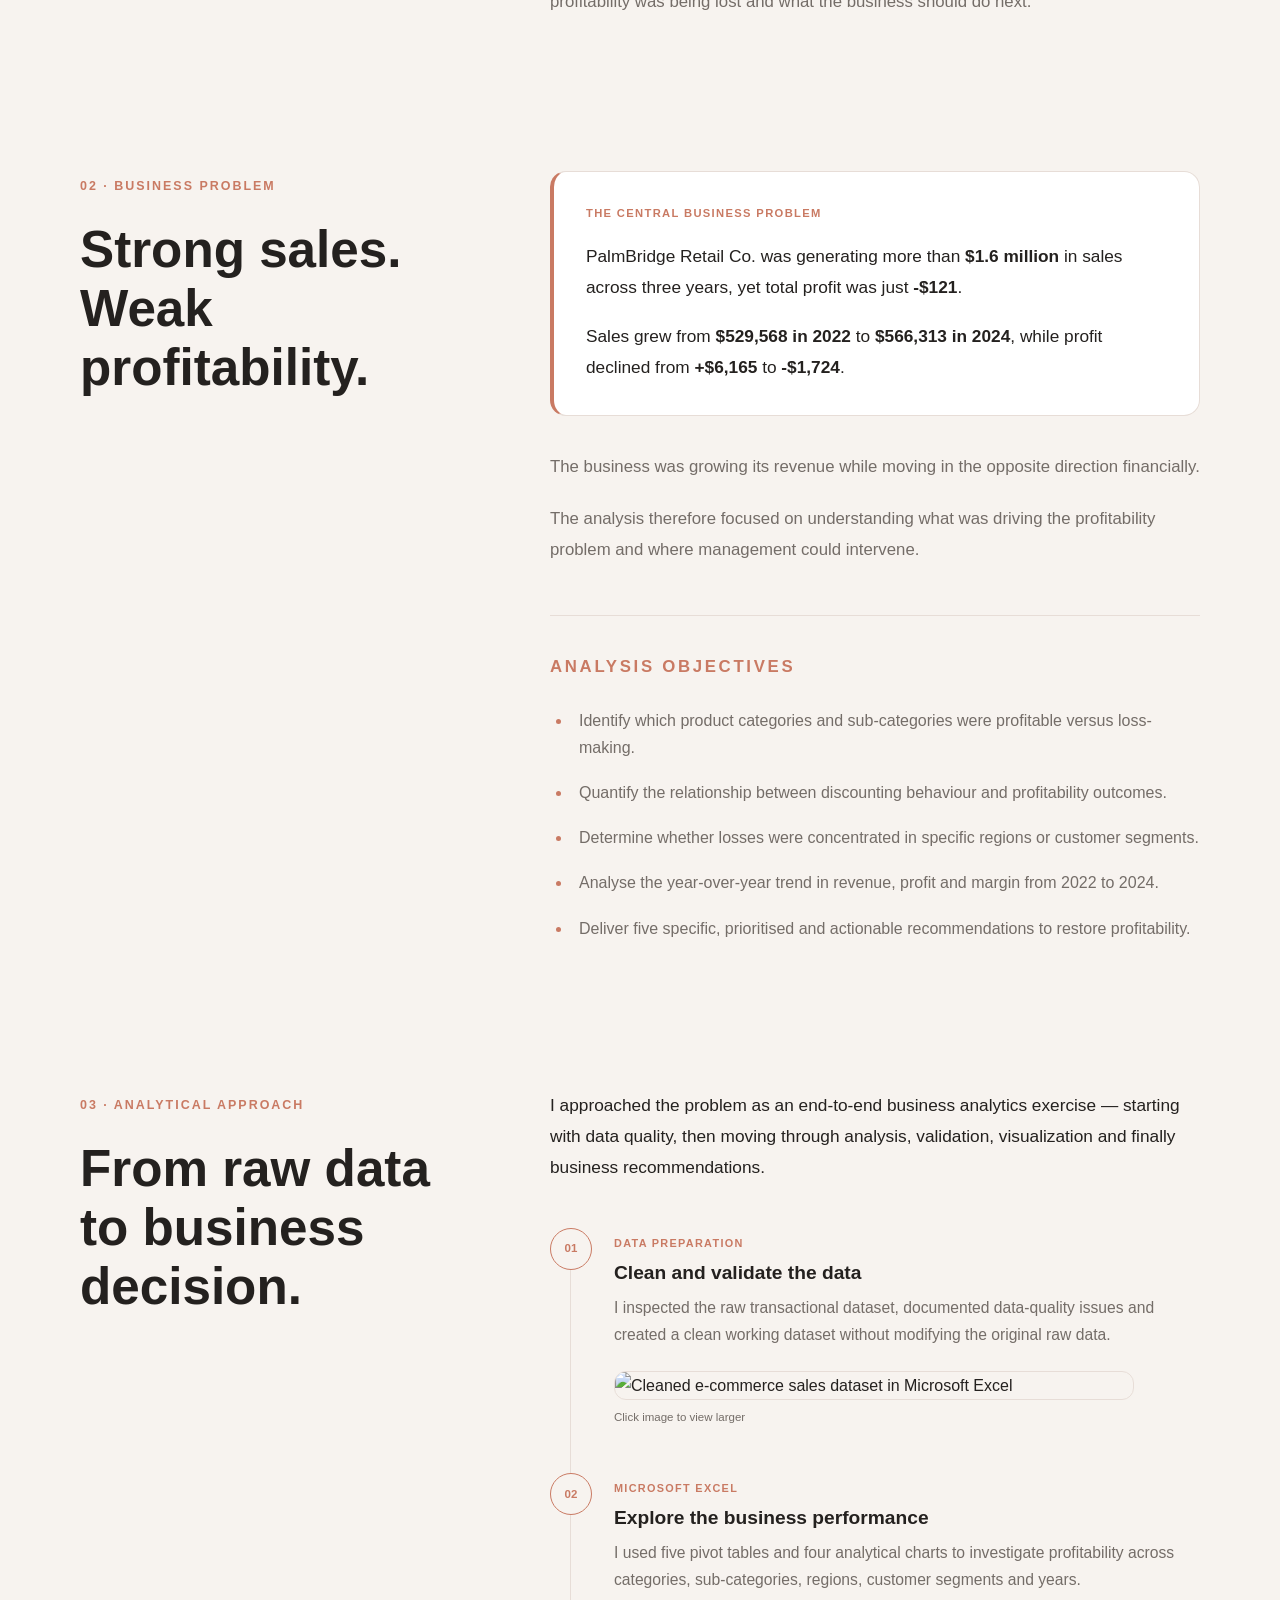
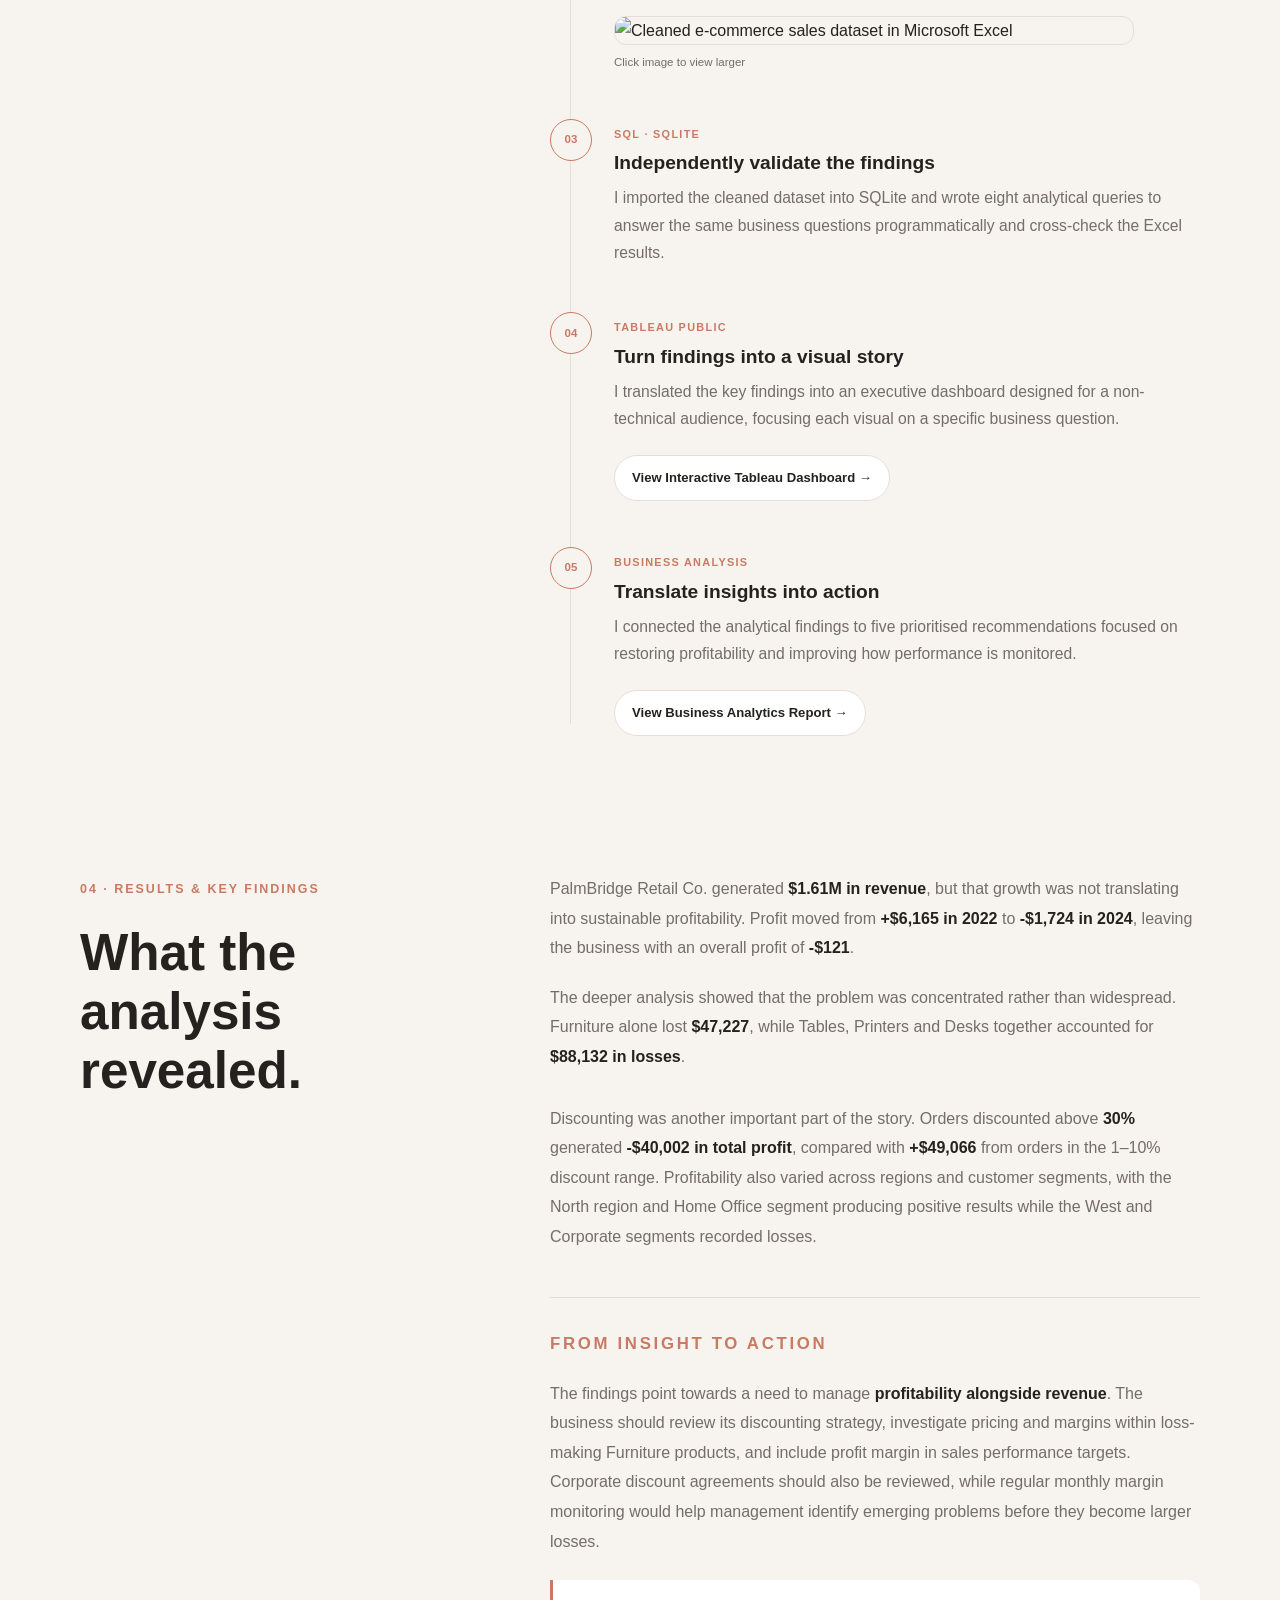
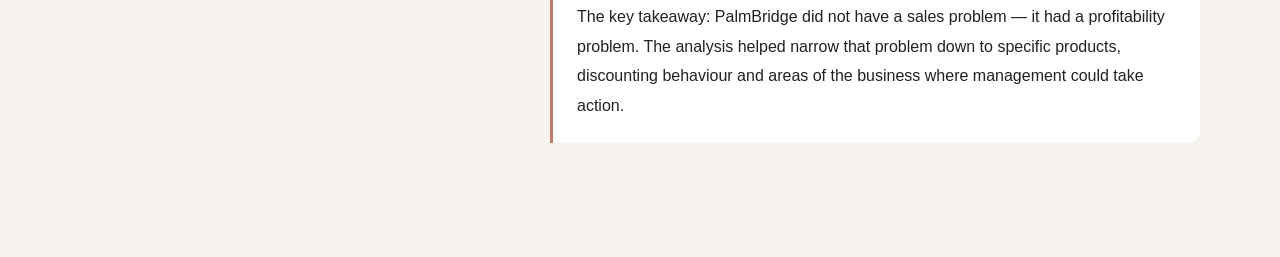
==== commit c4b0a809: "Update image paths in ecommerce analysis HTML" ====
--- a/projects/ecommerce-sales-analysis.html
+++ b/projects/ecommerce-sales-analysis.html
@@ -323,12 +323,12 @@
                     </p>
                     <div class="approach-evidence">
 
-    <a href="../Ecommerce_Datapreparation.jpg"
+    <a href="Ecommerce_Datapreparation.jpg"
        target="_blank"
        rel="noopener">
 
         <img
-            src="../Ecommerce_Datapreparation.jpg"
+            src="Ecommerce_Datapreparation.jpg"
             alt="Cleaned e-commerce sales dataset in Microsoft Excel"
         >
 
@@ -371,12 +371,12 @@
                     </p>
                     <div class="approach-evidence">
 
-    <a href="../Ecommerce_Pivottable.jpg"
+    <a href="Ecommerce_Pivottable.jpg"
        target="_blank"
        rel="noopener">
 
         <img
-            src="../Ecommerce_Pivottable.jpg"
+            src="Ecommerce_Pivottable.jpg"
             alt="Cleaned e-commerce sales dataset in Microsoft Excel"
         >
 
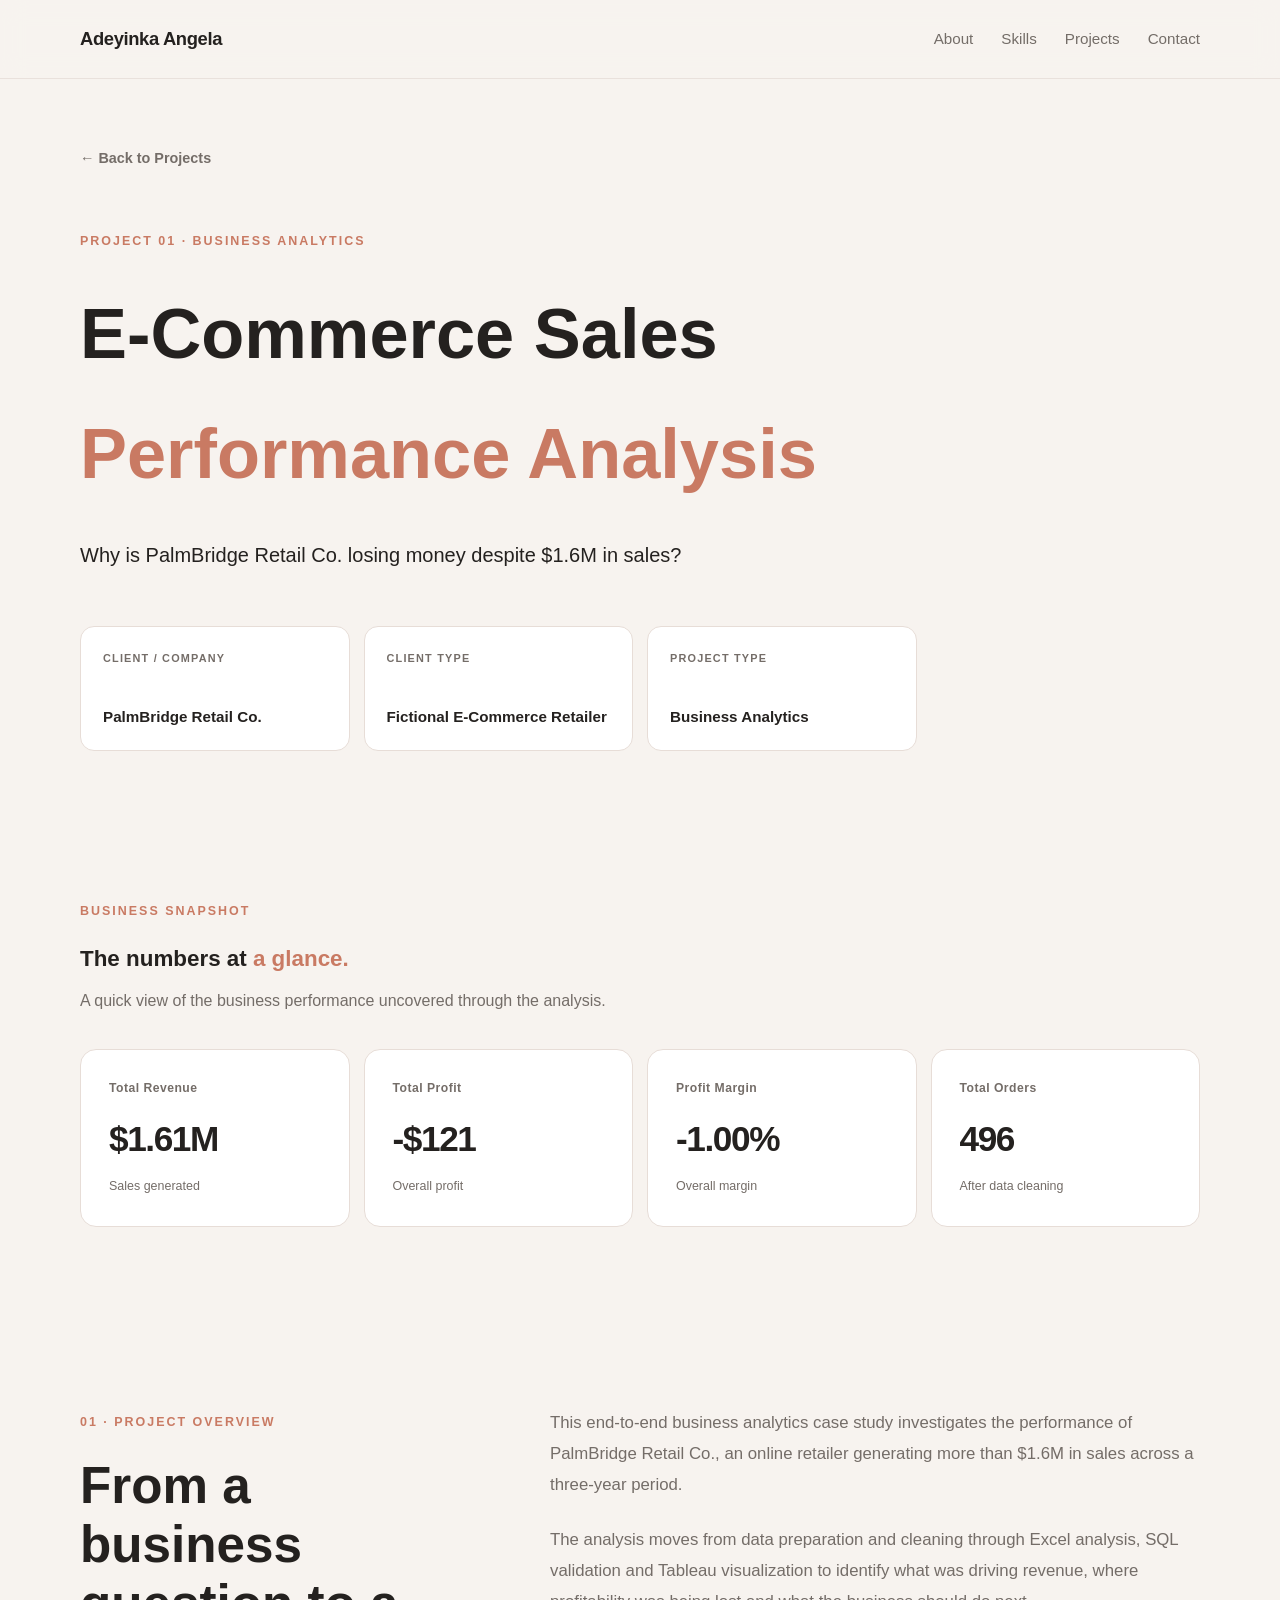
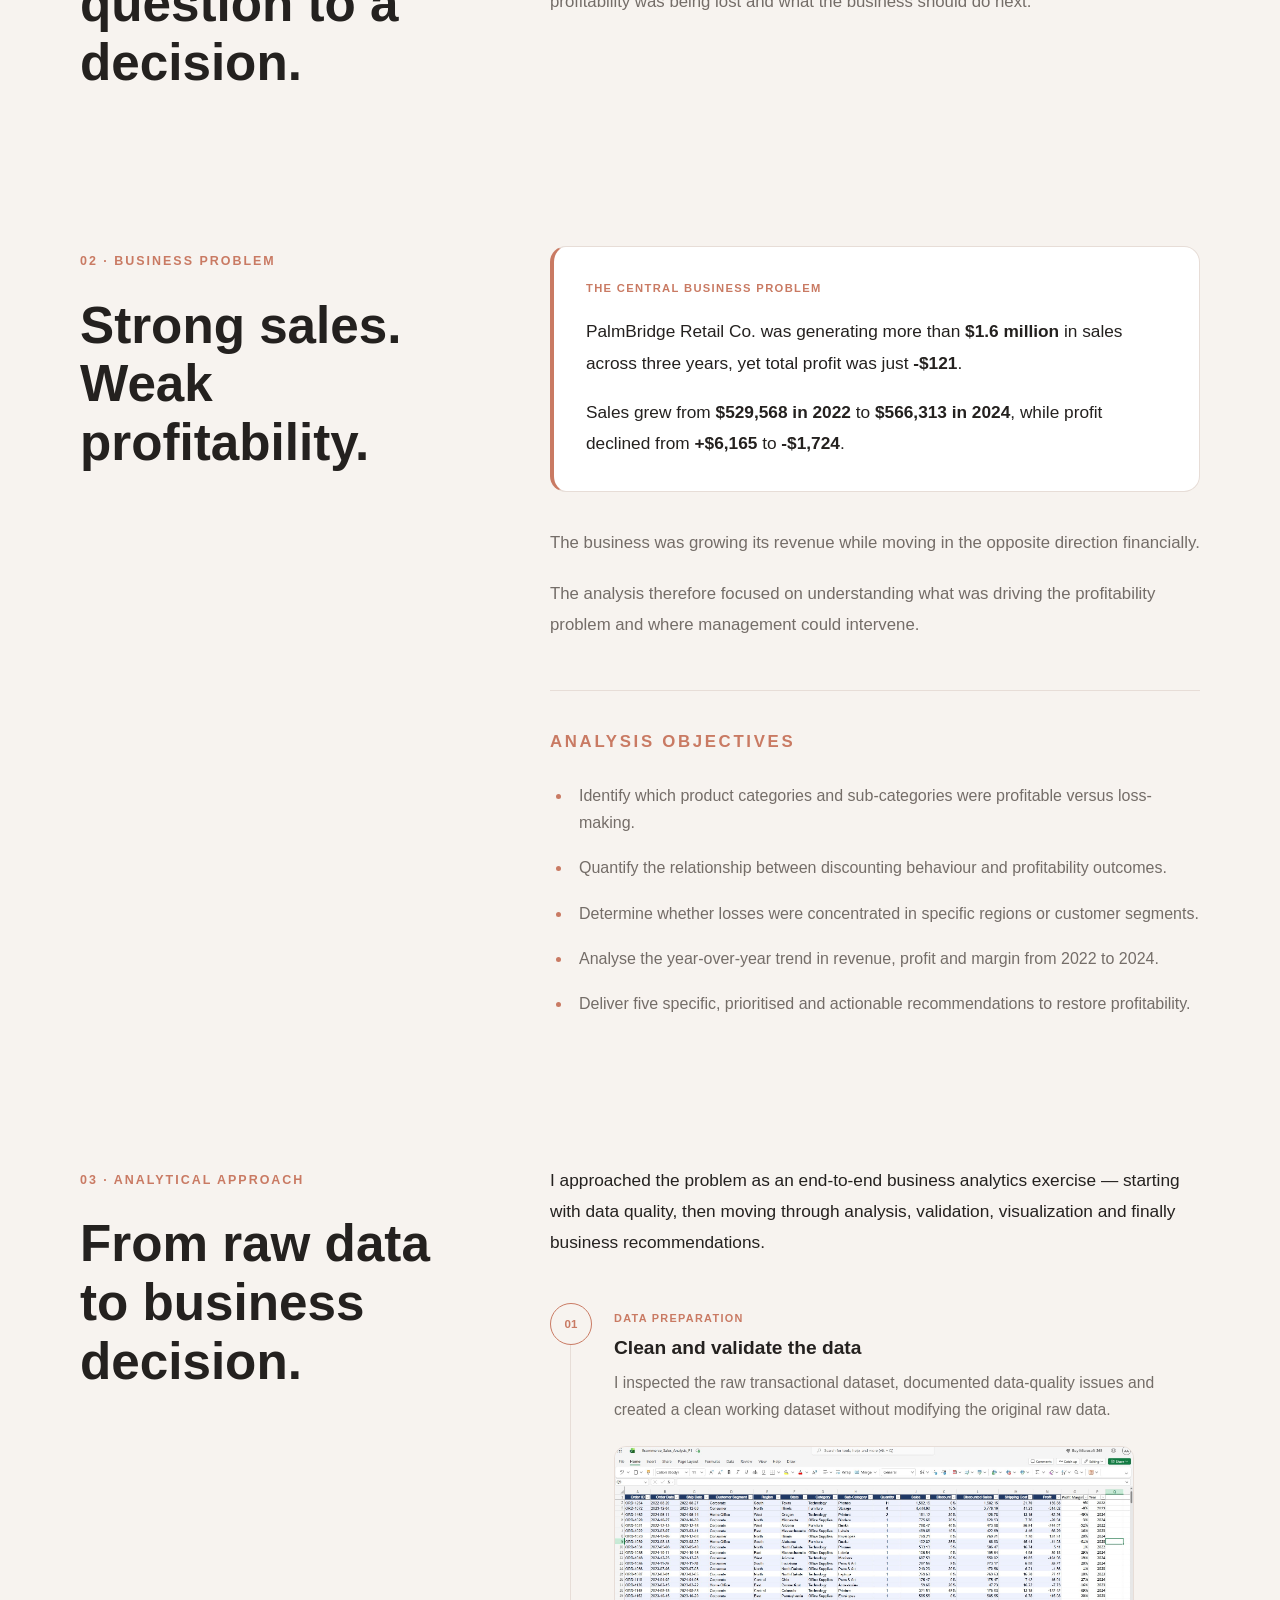
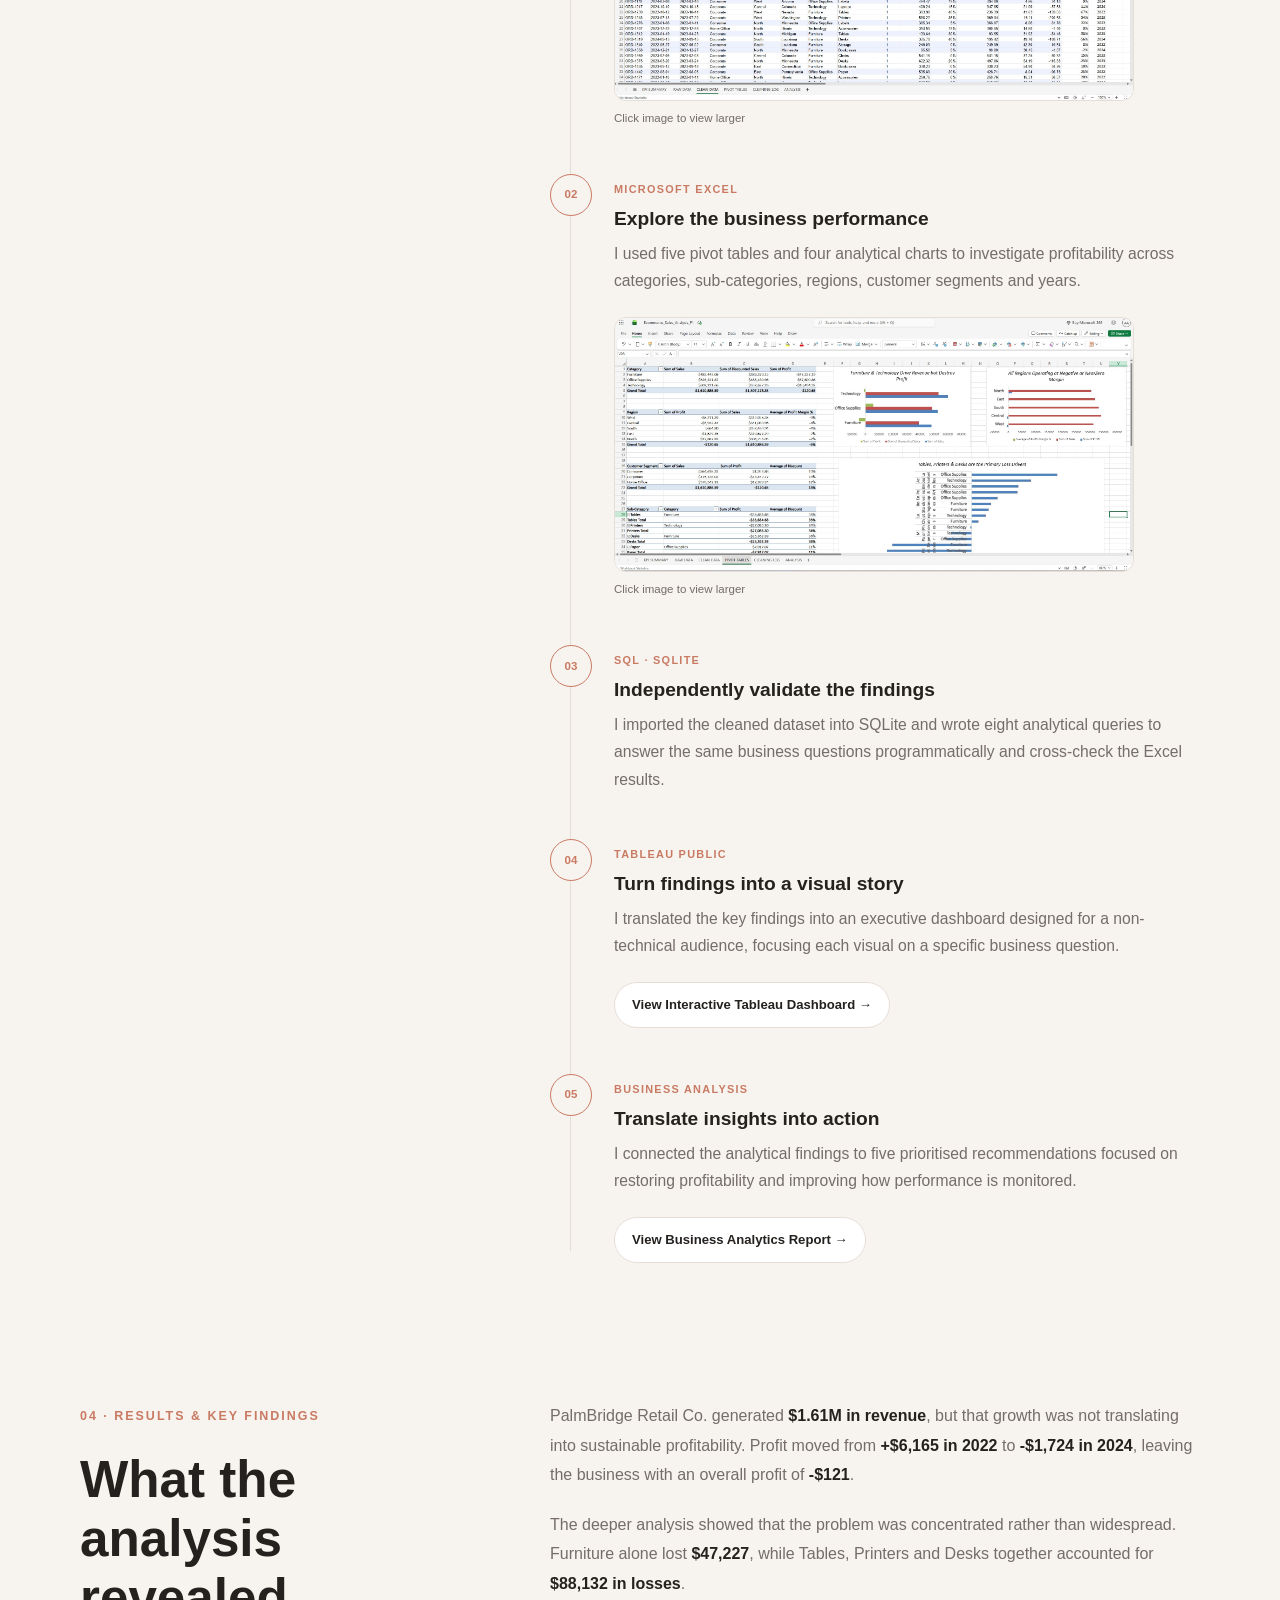
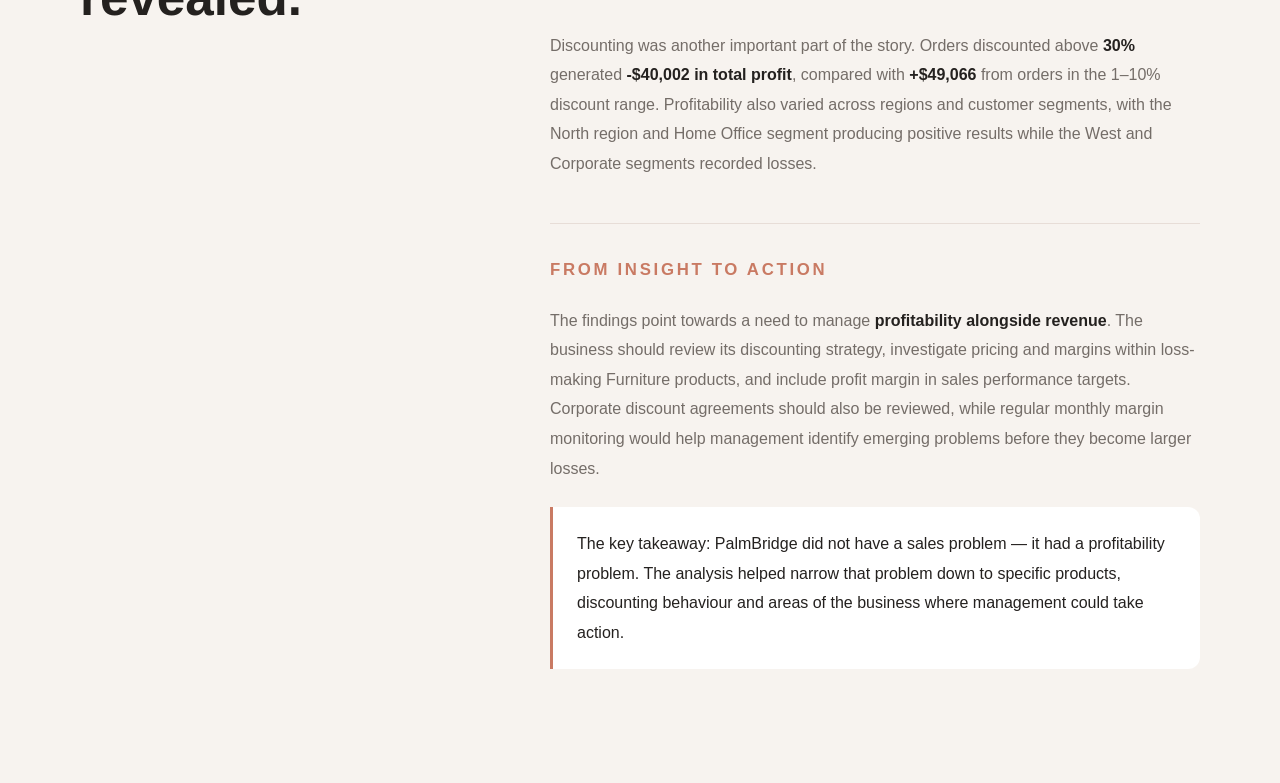
==== commit 08195778: "Change heading from h3 to h2 in project overview" ====
--- a/projects/ecommerce-sales-analysis.html
+++ b/projects/ecommerce-sales-analysis.html
@@ -136,10 +136,10 @@
             <div class="case-study-heading">
                 <p class="eyebrow">01 · PROJECT OVERVIEW</p>
 
-                <h3>
+                <h2>
                     From a business question
                     <span>to a decision.</span>
-                </h3>
+                </h2>
             </div>
 
             <div class="case-study-content">
--- a/css/style.css
+++ b/css/style.css
@@ -346,6 +346,14 @@
 
 .about-details p {
     margin-bottom: 24px;
+}
+
+
+.skills-list {
+   list-style-type: disc; /* this gives you bullets */
+   columns: 2; /* makes it 2 columns. Use 3 if you have more skills */ 
+   gap: 20px;
+   padding-left: 20px;
 }
 
 
